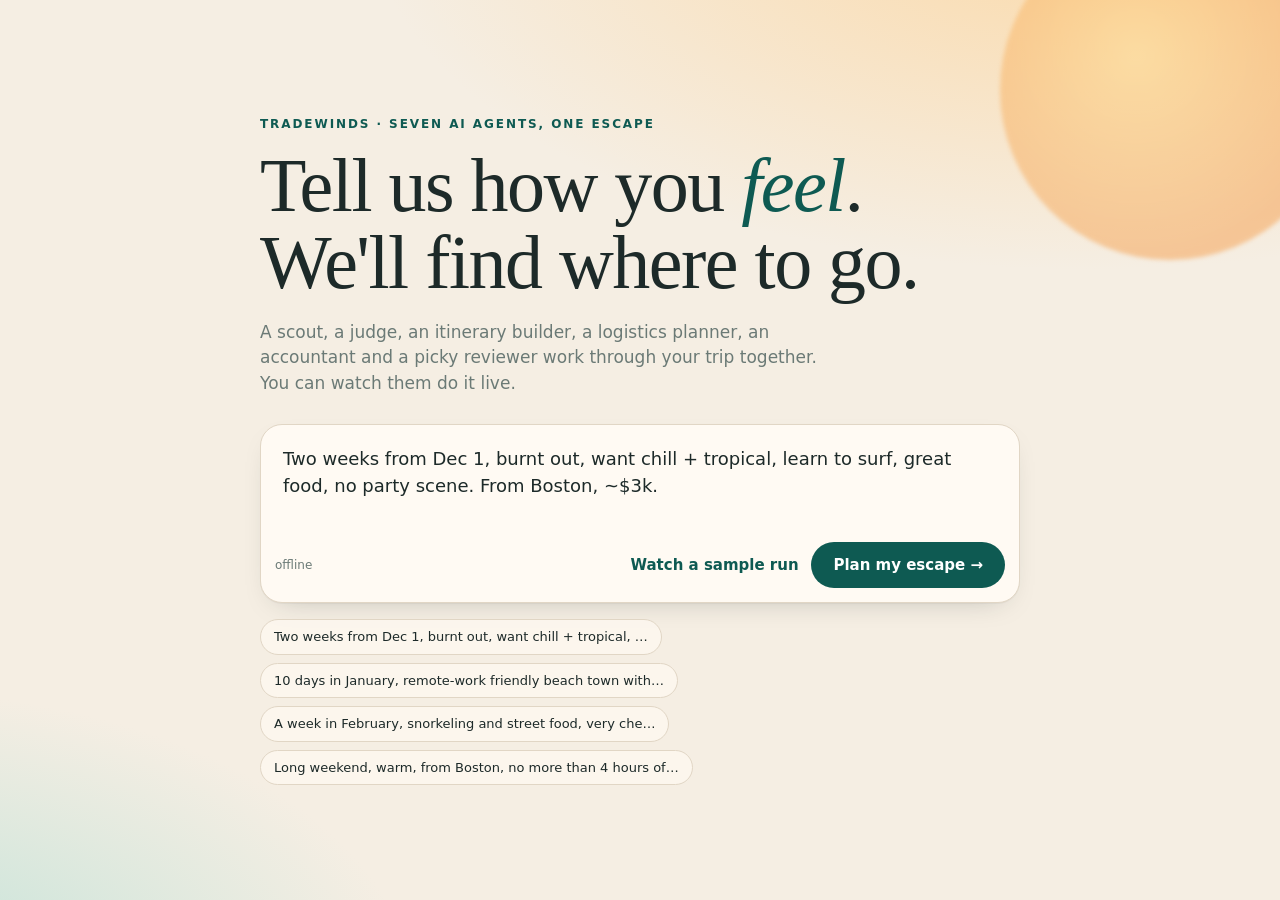
==== frontend/index.html @ b6fb0726 "chore: initial commit of Tradewinds multi-agent trip planner Seven-agent pipeline on the raw Anthrop" ====
<!DOCTYPE html>
<html lang="en">
<head>
<meta charset="utf-8" />
<meta name="viewport" content="width=device-width, initial-scale=1" />
<title>Tradewinds · a crew of AI agents plans your escape</title>
<link rel="stylesheet" href="/static/vendor/leaflet.css" />
<style>
@font-face { font-family: "Fraunces"; src: url(/static/vendor/fraunces-latin-opsz-normal.woff2) format("woff2"); font-weight: 100 900; }
@font-face { font-family: "Fraunces"; font-style: italic; src: url(/static/vendor/fraunces-latin-opsz-italic.woff2) format("woff2"); font-weight: 100 900; }
@font-face { font-family: "Manrope"; src: url(/static/vendor/manrope-latin-wght-normal.woff2) format("woff2"); font-weight: 200 800; }

:root {
  --sand: #f5eee3; --sand-2: #ece2d3; --paper: #fffaf3; --ink: #1d2a29; --muted: #6b7a76;
  --lagoon: #0e5a52; --lagoon-2: #157a6e; --sea: #cfe6e0; --coral: #f0704f; --sun: #f2b84b;
  --line: #e1d6c5; --radius: 18px;
  --shadow: 0 1px 0 rgba(29,42,41,.04), 0 10px 30px -18px rgba(29,42,41,.35);
}
* { box-sizing: border-box; }
html, body { margin: 0; background: var(--sand); color: var(--ink); font: 15px/1.5 "Manrope", system-ui, sans-serif; }
button, textarea { font: inherit; color: inherit; }
.serif { font-family: "Fraunces", Georgia, serif; font-optical-sizing: auto; }

/* ---------- hero ---------- */
.hero { min-height: 100vh; display: grid; place-items: center; padding: 48px 20px; position: relative; overflow: hidden;
  background:
    radial-gradient(1200px 600px at 85% -10%, #fbd9a8 0%, transparent 60%),
    radial-gradient(900px 500px at -10% 110%, #bfe2d8 0%, transparent 60%), var(--sand); }
.hero .sun { position: absolute; width: 340px; height: 340px; border-radius: 50%; right: -60px; top: -80px;
  background: radial-gradient(circle at 40% 40%, #ffd88a, #f5a65b 70%); opacity: .55; filter: blur(2px); }
.hero-inner { width: min(760px, 100%); position: relative; }
.eyebrow { text-transform: uppercase; letter-spacing: .16em; font-size: 12px; font-weight: 700; color: var(--lagoon); }
h1 { font-family: "Fraunces", serif; font-weight: 400; font-size: clamp(40px, 6.4vw, 76px); line-height: 1.02;
  letter-spacing: -.02em; margin: 14px 0 18px; }
h1 em { font-style: italic; color: var(--lagoon); }
.lede { color: var(--muted); font-size: 17px; max-width: 560px; margin: 0 0 28px; }
.composer { background: var(--paper); border: 1px solid var(--line); border-radius: 22px; padding: 14px; box-shadow: var(--shadow); }
.composer textarea { width: 100%; border: 0; outline: 0; resize: none; background: transparent; font-size: 18px; min-height: 96px; padding: 6px 8px; }
.composer-row { display: flex; gap: 10px; align-items: center; justify-content: space-between; flex-wrap: wrap; }
.chips { display: flex; gap: 8px; flex-wrap: wrap; margin-top: 16px; }
.chip { border: 1px solid var(--line); background: rgba(255,250,243,.7); border-radius: 999px; padding: 7px 13px; cursor: pointer; font-size: 13px; transition: .15s; }
.chip:hover { border-color: var(--lagoon); color: var(--lagoon); }
.btn { border: 0; border-radius: 999px; padding: 12px 22px; font-weight: 700; cursor: pointer; transition: .15s; }
.btn-primary { background: var(--lagoon); color: #fff; }
.btn-primary:hover { background: var(--lagoon-2); transform: translateY(-1px); }
.btn-ghost { background: transparent; color: var(--lagoon); padding: 12px 8px; }
.mode { font-size: 12px; color: var(--muted); display: flex; align-items: center; gap: 6px; }
.dot { width: 8px; height: 8px; border-radius: 50%; background: var(--sun); display: inline-block; }
.dot.live { background: #2bb673; }

/* ---------- app shell ---------- */
.app { display: none; }
.app.on { display: block; }
.topbar { position: sticky; top: 0; z-index: 1000; background: rgba(245,238,227,.86); backdrop-filter: blur(10px);
  border-bottom: 1px solid var(--line); padding: 12px 24px; display: flex; gap: 16px; align-items: center; }
.brand { font-family: "Fraunces", serif; font-size: 22px; }
.brand b { color: var(--lagoon); font-weight: 500; }
.topbar .prompt { flex: 1; color: var(--muted); white-space: nowrap; overflow: hidden; text-overflow: ellipsis; font-style: italic; font-family: "Fraunces", serif; }
.layout { display: grid; grid-template-columns: 360px 1fr; gap: 28px; padding: 24px; max-width: 1440px; margin: 0 auto; }
@media (max-width: 980px) { .layout { grid-template-columns: 1fr; } .crew-col { position: static !important; max-height: none !important; } }

/* ---------- crew column ---------- */
.crew-col { position: sticky; top: 76px; align-self: start; max-height: calc(100vh - 100px); display: flex; flex-direction: column; gap: 14px; }
.panel { background: var(--paper); border: 1px solid var(--line); border-radius: var(--radius); box-shadow: var(--shadow); }
.panel h3 { margin: 0; padding: 14px 16px 6px; font-size: 12px; letter-spacing: .14em; text-transform: uppercase; color: var(--muted); }
.roster { padding: 4px 8px 10px; }
.member { display: grid; grid-template-columns: 34px 1fr auto; gap: 10px; align-items: center; padding: 7px 8px; border-radius: 12px; transition: .2s; }
.member .av { width: 34px; height: 34px; border-radius: 50%; display: grid; place-items: center; font-size: 16px; background: var(--sand-2); position: relative; }
.member .nm { font-weight: 700; font-size: 14px; }
.member .st { font-size: 12px; color: var(--muted); }
.member .tm { font-size: 12px; color: var(--muted); font-variant-numeric: tabular-nums; }
.member.working { background: #eef6f3; }
.member.working .av::after { content: ""; position: absolute; inset: -3px; border-radius: 50%; border: 2px solid var(--lagoon); border-right-color: transparent; animation: spin 1s linear infinite; }
.member.done .av { background: var(--sea); }
.member.bounced .av { background: #fde3da; }
@keyframes spin { to { transform: rotate(360deg); } }
.feed { overflow-y: auto; padding: 4px 12px 14px; flex: 1; min-height: 160px; scroll-behavior: smooth; }
.ev { font-size: 13px; padding: 6px 4px; border-bottom: 1px dashed var(--line); animation: rise .35s ease; }
.ev:last-child { border-bottom: 0; }
.ev .who { font-weight: 700; color: var(--lagoon); margin-right: 4px; }
.ev.thought { color: #3b4a47; font-style: italic; font-family: "Fraunces", serif; font-size: 14px; }
.ev .tool { display: inline-flex; gap: 6px; align-items: center; background: var(--sand-2); border-radius: 8px; padding: 2px 8px; font-family: ui-monospace, SFMono-Regular, Menlo, monospace; font-size: 12px; }
.ev .res { display: block; color: var(--muted); font-size: 12px; margin-top: 3px; padding-left: 10px; border-left: 2px solid var(--sea); }
.ev.revision { background: #fff1ea; border: 1px solid #f7c9b7; border-radius: 10px; padding: 8px 10px; margin: 6px 0; }
.ev.revision b { color: var(--coral); }
@keyframes rise { from { opacity: 0; transform: translateY(6px); } to { opacity: 1; transform: none; } }
.usage { font-size: 12px; color: var(--muted); padding: 0 16px 12px; }

/* ---------- results ---------- */
.results { display: flex; flex-direction: column; gap: 24px; min-width: 0; }
.section { animation: rise .5s ease; }
.section-title { display: flex; align-items: baseline; gap: 12px; margin: 0 0 12px; }
.section-title h2 { font-family: "Fraunces", serif; font-weight: 400; font-size: 26px; margin: 0; letter-spacing: -.01em; }
.section-title span { font-size: 12px; color: var(--muted); letter-spacing: .1em; text-transform: uppercase; }
.placeholder { border: 1.5px dashed var(--line); border-radius: var(--radius); padding: 60px 24px; text-align: center; color: var(--muted); font-family: "Fraunces", serif; font-style: italic; font-size: 20px; }
.brief { padding: 18px 20px; display: grid; grid-template-columns: repeat(4, auto) 1fr; gap: 10px 32px; align-items: start; }
.brief .k { font-size: 11px; letter-spacing: .12em; text-transform: uppercase; color: var(--muted); }
.brief .v { font-weight: 700; font-size: 16px; }
.brief .tags { grid-column: 1 / -1; display: flex; flex-wrap: wrap; gap: 6px; }
.tag { background: var(--sea); color: var(--lagoon); border-radius: 999px; padding: 3px 10px; font-size: 12px; font-weight: 700; }
.tag.avoid { background: #fde3da; color: #b2492d; text-decoration: line-through; }
@media (max-width: 720px) { .brief { grid-template-columns: 1fr 1fr; } }

.options { display: grid; grid-template-columns: repeat(auto-fit, minmax(230px, 1fr)); gap: 14px; }
.opt { padding: 16px 16px 14px; position: relative; transition: .4s; }
.opt h4 { font-family: "Fraunces", serif; font-weight: 500; font-size: 21px; margin: 0; }
.opt .ctry { color: var(--muted); font-size: 13px; margin-bottom: 8px; }
.opt p { margin: 6px 0; font-size: 13.5px; }
.opt .wx { font-size: 13px; background: var(--sand); border-radius: 10px; padding: 8px 10px; margin-top: 8px; }
.opt .meta { font-size: 12px; color: var(--muted); margin-top: 8px; }
.opt.dim { opacity: .55; filter: saturate(.6); }
.opt.picked { border-color: var(--lagoon); box-shadow: 0 0 0 2px var(--lagoon), var(--shadow); }
.ribbon { position: absolute; top: 12px; right: 12px; background: var(--lagoon); color: #fff; font-size: 11px; font-weight: 800; letter-spacing: .1em; text-transform: uppercase; padding: 4px 9px; border-radius: 999px; }
.score { margin-top: 10px; display: grid; gap: 4px; }
.bar { display: grid; grid-template-columns: 66px 1fr 22px; gap: 8px; align-items: center; font-size: 11px; color: var(--muted); }
.bar i { display: block; height: 6px; border-radius: 6px; background: var(--sea); overflow: hidden; }
.bar i b { display: block; height: 100%; background: var(--lagoon); width: 0; transition: width .8s ease; }
.verdict { margin-top: 12px; font-family: "Fraunces", serif; font-style: italic; font-size: 16px; color: #33433f; }

.trip-head { padding: 26px 26px 20px; background: linear-gradient(135deg, var(--lagoon), #13756a 60%, #2e8f79); color: #fff; border: 0; position: relative; overflow: hidden; }
.trip-head::after { content: ""; position: absolute; right: -40px; bottom: -80px; width: 260px; height: 260px; border-radius: 50%; background: radial-gradient(circle, rgba(242,184,75,.55), transparent 70%); }
.trip-head .eyebrow { color: #bfe9de; }
.trip-head h2 { font-family: "Fraunces", serif; font-weight: 400; font-size: clamp(26px, 3.4vw, 40px); line-height: 1.1; margin: 8px 0 14px; max-width: 820px; }
.hl { display: flex; flex-wrap: wrap; gap: 8px; position: relative; z-index: 1; }
.hl span { background: rgba(255,255,255,.14); border: 1px solid rgba(255,255,255,.22); border-radius: 999px; padding: 5px 12px; font-size: 13px; }
.trip-grid { display: grid; grid-template-columns: minmax(0, 1.05fr) minmax(0, 1fr); gap: 18px; margin-top: 18px; }
@media (max-width: 1200px) { .trip-grid { grid-template-columns: 1fr; } .map-wrap { position: relative !important; top: 0 !important; } }
.map-wrap { position: sticky; top: 92px; align-self: start; }
#map { height: 560px; border-radius: var(--radius); border: 1px solid var(--line); box-shadow: var(--shadow); }
.leaflet-container { background: #b9dcd5; font: inherit; }
.pin { width: 34px; height: 34px; border-radius: 50% 50% 50% 0; transform: rotate(-45deg); background: var(--coral); border: 3px solid #fff; box-shadow: 0 6px 14px rgba(0,0,0,.25); display: grid; place-items: center; }
.pin span { transform: rotate(45deg); color: #fff; font-weight: 800; font-size: 13px; }
.leaflet-popup-content { margin: 12px 14px; font-size: 13px; }
.leaflet-popup-content b { font-family: "Fraunces", serif; font-size: 16px; font-weight: 500; }

.days { display: flex; flex-direction: column; gap: 10px; }
.base-h { display: flex; align-items: center; gap: 10px; margin: 8px 0 2px; font-family: "Fraunces", serif; font-size: 19px; }
.base-h .n { width: 26px; height: 26px; border-radius: 50%; background: var(--coral); color: #fff; font: 800 12px "Manrope"; display: grid; place-items: center; }
.base-h small { font: 12px "Manrope"; color: var(--muted); }
.day { padding: 14px 16px; cursor: pointer; transition: .2s; display: grid; grid-template-columns: 56px 1fr; gap: 14px; position: relative; }
.day:hover { transform: translateX(3px); border-color: var(--lagoon); }
.day.active { border-color: var(--lagoon); box-shadow: 0 0 0 2px var(--lagoon), var(--shadow); }
.day .num { text-align: center; }
.day .num b { display: block; font-family: "Fraunces", serif; font-size: 30px; font-weight: 400; line-height: 1; }
.day .num small { display: block; margin-top: 4px; line-height: 1.35; font-size: 11px; color: var(--muted); text-transform: uppercase; letter-spacing: .06em; }
.day h5 { margin: 0 0 6px; font-size: 16px; display: flex; align-items: center; gap: 8px; }
.pace { font-size: 10px; font-weight: 800; letter-spacing: .08em; text-transform: uppercase; padding: 2px 7px; border-radius: 999px; }
.pace.slow { background: var(--sea); color: var(--lagoon); }
.pace.easy { background: #fbecc7; color: #8a6514; }
.pace.active { background: #fde3da; color: #b2492d; }
.slots { display: grid; gap: 3px; font-size: 13.5px; color: #34433f; }
.slots div { display: grid; grid-template-columns: 22px 1fr; }
.revised { position: absolute; top: 12px; right: 12px; background: var(--coral); color: #fff; font-size: 10px; font-weight: 800; letter-spacing: .08em; text-transform: uppercase; padding: 3px 8px; border-radius: 999px; animation: rise .4s; }

.two { display: grid; grid-template-columns: 1fr 1fr; gap: 18px; }
@media (max-width: 900px) { .two { grid-template-columns: 1fr; } }
.card-pad { padding: 18px 20px; }
.row { display: flex; justify-content: space-between; gap: 12px; padding: 8px 0; border-bottom: 1px dashed var(--line); font-size: 14px; }
.row:last-child { border-bottom: 0; }
.row .muted { color: var(--muted); font-size: 12.5px; }
.stack { display: flex; height: 16px; border-radius: 10px; overflow: hidden; margin: 6px 0 14px; }
.stack i { display: block; height: 100%; transition: flex-grow .8s; }
.legend { display: grid; gap: 6px; }
.legend div { display: grid; grid-template-columns: 12px 1fr auto; gap: 10px; align-items: center; font-size: 14px; }
.legend s { width: 12px; height: 12px; border-radius: 4px; display: block; }
.total { display: flex; align-items: baseline; justify-content: space-between; margin-top: 12px; }
.total b { font-family: "Fraunces", serif; font-size: 34px; font-weight: 400; }
.ok { color: #1d8f5a; font-weight: 800; font-size: 13px; }
.over { color: var(--coral); font-weight: 800; font-size: 13px; }
.pack { display: flex; flex-wrap: wrap; gap: 6px; margin-top: 10px; }
.pack span { background: var(--sand); border: 1px solid var(--line); border-radius: 999px; padding: 3px 10px; font-size: 12.5px; }
.stamp { display: flex; gap: 18px; align-items: center; padding: 18px 22px; }
.stamp .seal { width: 64px; height: 64px; flex: none; border-radius: 50%; border: 3px solid #1d8f5a; color: #1d8f5a; display: grid; place-items: center; font-size: 28px; transform: rotate(-8deg); }
.stamp p { margin: 2px 0 0; color: #34433f; }
.footer-note { text-align: center; color: var(--muted); font-size: 12px; padding: 10px 0 30px; }
.err { background: #fde3da; color: #8a2e17; border-radius: 12px; padding: 12px 14px; }
</style>
</head>
<body>

<!-- ======================= HERO ======================= -->
<section class="hero" id="hero">
  <div class="sun"></div>
  <div class="hero-inner">
    <div class="eyebrow">Tradewinds · seven AI agents, one escape</div>
    <h1>Tell us how you <em>feel</em>.<br/>We'll find where to go.</h1>
    <p class="lede">A scout, a judge, an itinerary builder, a logistics planner, an accountant and a picky reviewer work through your trip together. You can watch them do it live.</p>
    <div class="composer">
      <textarea id="prompt" rows="3" placeholder="Two weeks from Dec 1, burnt out, want somewhere warm and slow…"></textarea>
      <div class="composer-row">
        <div class="mode" id="mode"><span class="dot"></span> checking…</div>
        <div>
          <button class="btn btn-ghost" id="demoBtn">Watch a sample run</button>
          <button class="btn btn-primary" id="goBtn">Plan my escape →</button>
        </div>
      </div>
    </div>
    <div class="chips" id="chips"></div>
  </div>
</section>

<!-- ======================= APP ======================= -->
<div class="app" id="app">
  <header class="topbar">
    <div class="brand">Trade<b>winds</b></div>
    <div class="prompt" id="topPrompt"></div>
    <button class="btn btn-ghost" id="newBtn">New trip</button>
  </header>
  <div class="layout">
    <aside class="crew-col">
      <div class="panel"><h3>The crew</h3><div class="roster" id="roster"></div></div>
      <div class="panel" style="display:flex;flex-direction:column;min-height:0;flex:1">
        <h3>Live activity</h3>
        <div class="feed" id="feed"></div>
        <div class="usage" id="usage"></div>
      </div>
    </aside>
    <main class="results" id="results"></main>
  </div>
</div>

<script src="/static/vendor/leaflet.js"></script>
<script>
const $ = (s, el = document) => el.querySelector(s);
const esc = s => String(s ?? "").replace(/[&<>"']/g, c => ({"&":"&amp;","<":"&lt;",">":"&gt;",'"':"&quot;","'":"&#39;"}[c]));
const AGENTS = {
  brief:     { icon: "📝", label: "Trip Brief",        idle: "Reads your mood" },
  scout:     { icon: "🧭", label: "Destination Scout", idle: "Finds candidate places" },
  judge:     { icon: "⚖️", label: "Vibe Judge",        idle: "Scores and picks one" },
  itinerary: { icon: "🗺️", label: "Itinerary Builder", idle: "Plans each day" },
  logistics: { icon: "✈️", label: "Logistics",         idle: "Flights and stays" },
  budget:    { icon: "💵", label: "Budget",            idle: "Keeps you honest" },
  reviewer:  { icon: "🔍", label: "Reviewer",          idle: "Checks the plan" },
};
const EXAMPLES = [
  "Two weeks from Dec 1, burnt out, want chill + tropical, learn to surf, great food, no party scene. From Boston, ~$3k.",
  "10 days in January, remote-work friendly beach town with fast wifi, from NYC, $2,500.",
  "A week in February, snorkeling and street food, very cheap, from SF.",
  "Long weekend, warm, from Boston, no more than 4 hours of flying.",
];
const PALETTE = ["#0e5a52", "#2e8f79", "#f2b84b", "#f0704f", "#9cc9bd", "#d9c4a3", "#7a8c87"];
let es = null, map = null, markers = {}, startTimes = {}, lastItin = null, liveMode = false;

// --------------------------------------------------------- hero
EXAMPLES.forEach(t => {
  const b = document.createElement("button");
  b.className = "chip"; b.textContent = t.length > 58 ? t.slice(0, 56) + "…" : t;
  b.onclick = () => { $("#prompt").value = t; $("#prompt").focus(); };
  $("#chips").appendChild(b);
});
$("#prompt").value = EXAMPLES[0];
fetch("/api/health").then(r => r.json()).then(h => {
  liveMode = h.live;
  $("#mode").innerHTML = h.live ? '<span class="dot live"></span> Live agents' : '<span class="dot"></span> Demo mode (sample run)';
}).catch(() => { $("#mode").textContent = "offline"; });
$("#goBtn").onclick = () => start($("#prompt").value.trim(), !liveMode);
$("#demoBtn").onclick = () => start(EXAMPLES[0], true);
$("#newBtn").onclick = () => { es && es.close(); $("#app").classList.remove("on"); $("#hero").style.display = ""; };

// --------------------------------------------------------- run
function start(prompt, demo) {
  if (!prompt) return;
  es && es.close();
  $("#hero").style.display = "none"; $("#app").classList.add("on");
  $("#topPrompt").textContent = "“" + prompt + "”";
  $("#feed").innerHTML = ""; $("#usage").textContent = ""; lastItin = null; startTimes = {};
  $("#results").innerHTML = '<div class="placeholder" id="ph">The crew is getting to work…</div>';
  if (map) { map.remove(); map = null; }
  renderRoster(Object.keys(AGENTS));
  window.scrollTo(0, 0);
  const qs = new URLSearchParams({ prompt }); if (demo) qs.set("demo", "1");
  es = new EventSource("/api/plan?" + qs);
  es.onmessage = m => handle(JSON.parse(m.data));
  es.onerror = () => { es.close(); };
}

function handle(ev) {
  const a = ev.agent;
  switch (ev.type) {
    case "run_start": renderRoster(ev.agents.map(x => x.name)); break;
    case "agent_start":
      startTimes[a] = performance.now();
      setMember(a, "working", "Working…");
      feed(`<span class="who">${AGENTS[a].icon} ${AGENTS[a].label}</span> started`);
      break;
    case "thought": feed(`<span class="who">${AGENTS[a].icon}</span>${esc(ev.text)}`, "thought"); break;
    case "tool_call": {
      const arg = Object.values(ev.input).slice(0, 2).map(v => typeof v === "number" ? v.toFixed(2) : v).join(", ");
      feed(`<span class="who">${AGENTS[a].icon}</span><span class="tool">⚙ ${esc(ev.tool)}(${esc(arg)})</span>`, "", `${a}-${ev.tool}`);
      break; }
    case "tool_result": attachResult(a, ev.tool, ev.result); break;
    case "agent_done":
      setMember(a, "done", "Done", ev.seconds);
      onOutput(a, ev.output);
      break;
    case "revision":
      setMember("reviewer", "bounced", `Sent back (round ${ev.round})`);
      feed(`<b>↺ Reviewer sent it back</b><br>${ev.issues.map(esc).join("<br>")}`, "revision");
      break;
    case "final":
      onFinal(ev);
      es.close();
      break;
    case "error": case "agent_error":
      feed(`<div class="err">⚠ ${esc(ev.message)}</div>`); es.close(); break;
  }
}

// --------------------------------------------------------- crew panel
function renderRoster(names) {
  $("#roster").innerHTML = names.map(n => `
    <div class="member" id="m-${n}">
      <div class="av">${AGENTS[n].icon}</div>
      <div><div class="nm">${AGENTS[n].label}</div><div class="st">${AGENTS[n].idle}</div></div>
      <div class="tm"></div>
    </div>`).join("");
}
function setMember(n, cls, status, secs) {
  const el = $("#m-" + n); if (!el) return;
  el.className = "member " + cls;
  $(".st", el).textContent = status;
  if (secs != null) $(".tm", el).textContent = secs + "s";
}
function feed(html, cls = "", key) {
  const d = document.createElement("div");
  d.className = "ev " + cls; d.innerHTML = html; if (key) d.dataset.key = key;
  $("#feed").appendChild(d); $("#feed").scrollTop = 1e9;
}
function attachResult(agent, tool, r) {
  const els = [...document.querySelectorAll(`.ev[data-key="${agent}-${tool}"]`)].filter(e => !e.dataset.done);
  const el = els[0]; if (!el) return;
  el.dataset.done = 1;
  let s;
  if (r.error) s = "⚠ " + r.error;
  else if (tool === "geocode") s = r.matches.slice(0, 1).map(m => `${m.name}, ${m.country} · ${m.lat}, ${m.lon}`).join("");
  else if (tool === "climate_for_window") s = `☀ ${r.avg_high_c}° / ${r.avg_low_c}° · ${r.rainy_days} of ${r.total_days} days rainy · ${r.avg_sunshine_hours}h sun`;
  else if (tool === "ocean_conditions") s = `🌊 ~${r.avg_max_wave_m} m waves @ ${r.avg_period_s}s`;
  else s = JSON.stringify(r).slice(0, 120);
  el.insertAdjacentHTML("beforeend", `<span class="res">${esc(s)}</span>`);
}

// --------------------------------------------------------- results
function section(id, title, sub, html) {
  $("#ph")?.remove();
  let s = $("#s-" + id);
  if (!s) { s = document.createElement("section"); s.className = "section"; s.id = "s-" + id; $("#results").appendChild(s); }
  s.innerHTML = (title ? `<div class="section-title"><h2>${title}</h2><span>${sub || ""}</span></div>` : "") + html;
  return s;
}
const fmtDate = d => new Date(d + "T12:00:00").toLocaleDateString("en-US", { weekday: "short", month: "short", day: "numeric" });
const dow = d => new Date(d + "T12:00:00").toLocaleDateString("en-US", { weekday: "short" });
const md = d => new Date(d + "T12:00:00").toLocaleDateString("en-US", { month: "short", day: "numeric" });
const money = n => "$" + Number(n).toLocaleString();

function onOutput(agent, o) {
  if (agent === "brief") {
    section("brief", "The brief", "what we heard", `<div class="panel brief">
      <div><div class="k">When</div><div class="v">${fmtDate(o.start_date)} – ${fmtDate(o.end_date)}</div></div>
      <div><div class="k">Nights</div><div class="v">${o.nights}</div></div>
      <div><div class="k">From</div><div class="v">${esc(o.origin)}</div></div>
      <div><div class="k">Budget</div><div class="v">${money(o.budget_usd)}</div></div>
      <div><div class="k">Style</div><div class="v" style="font-weight:500;font-size:14px">${esc(o.travel_style)}</div></div>
      <div class="tags">${o.vibe.map(v => `<span class="tag">${esc(v)}</span>`).join("")}${o.must_haves.map(v => `<span class="tag" style="background:#fbecc7;color:#8a6514">★ ${esc(v)}</span>`).join("")}${o.avoid.map(v => `<span class="tag avoid">${esc(v)}</span>`).join("")}</div>
    </div>`);
  }
  if (agent === "scout") {
    section("options", "Where you could go", `${o.options.length} options scouted`,
      `<div class="options">${o.options.map((x, i) => `
        <div class="panel opt" data-name="${esc(x.name)}">
          <h4>${esc(x.name)}</h4><div class="ctry">${esc(x.country)} · ✈ ~${x.est_flight_hours}h</div>
          <p>${esc(x.why)}</p>
          <div class="wx">☀ ${esc(x.weather_summary)}</div>
          <div class="meta">Tradeoff: ${esc(x.tradeoffs)}</div>
          <div class="score"></div>
        </div>`).join("")}</div><div class="verdict" id="verdict"></div>`);
  }
  if (agent === "judge") {
    document.querySelectorAll(".opt").forEach(card => {
      const sc = o.scores.find(s => s.name.toLowerCase() === card.dataset.name.toLowerCase());
      const picked = card.dataset.name.toLowerCase() === o.pick.toLowerCase();
      card.classList.add(picked ? "picked" : "dim");
      if (picked) card.insertAdjacentHTML("afterbegin", `<div class="ribbon">The pick</div>`);
      if (sc) {
        $(".score", card).innerHTML = [["vibe", sc.vibe_fit], ["weather", sc.weather], ["budget", sc.budget_fit], ["ease", sc.ease]]
          .map(([k, v]) => `<div class="bar">${k}<i><b data-w="${v * 10}"></b></i>${v}</div>`).join("") +
          `<div class="bar" style="color:var(--ink);font-weight:800">total<span></span>${sc.total}</div>`;
      }
    });
    requestAnimationFrame(() => document.querySelectorAll(".bar b").forEach(b => b.style.width = b.dataset.w + "%"));
    $("#verdict").textContent = "⚖ " + o.reasoning;
    setTimeout(() => $("#s-options").scrollIntoView({ behavior: "smooth", block: "start" }), 50);
  }
  if (agent === "itinerary") renderItinerary(o);
  if (agent === "logistics") { window._log = o; renderLogistics(); }
  if (agent === "budget") renderBudget(o);
}

function renderItinerary(it) {
  const prev = lastItin; lastItin = it;
  const changed = new Set();
  if (prev) it.days.forEach((d, i) => { if (JSON.stringify(d) !== JSON.stringify(prev.days[i])) changed.add(d.day); });

  // group consecutive days by base
  const groups = [];
  it.days.forEach(d => { const g = groups[groups.length - 1]; if (g && g.base === d.base) g.days.push(d); else groups.push({ base: d.base, lat: d.lat, lon: d.lon, days: [d] }); });

  const s = section("trip", "", "", `
    <div class="panel trip-head">
      <div class="eyebrow">Your escape · ${it.days.length} days · ${groups.length} bases</div>
      <h2>${esc(it.headline)}</h2>
      <div class="hl">${it.highlights.map(h => `<span>✦ ${esc(h)}</span>`).join("")}</div>
    </div>
    <div class="trip-grid">
      <div class="days">${groups.map((g, gi) => `
        <div class="base-h"><span class="n">${gi + 1}</span>${esc(g.base)} <small>${g.days.length} day${g.days.length > 1 ? "s" : ""}</small></div>
        ${g.days.map(d => `
          <div class="panel day" data-day="${d.day}" data-base="${esc(d.base)}">
            ${changed.has(d.day) ? '<div class="revised">Revised</div>' : ""}
            <div class="num"><b>${d.day}</b><small>${dow(d.date)}<br>${md(d.date)}</small></div>
            <div>
              <h5>${esc(d.title)} <span class="pace ${esc(d.pace)}">${esc(d.pace)}</span></h5>
              <div class="slots">
                <div><span>🌅</span><span>${esc(d.morning)}</span></div>
                <div><span>☀️</span><span>${esc(d.afternoon)}</span></div>
                <div><span>🌙</span><span>${esc(d.evening)}</span></div>
              </div>
            </div>
          </div>`).join("")}`).join("")}
      </div>
      <div class="map-wrap"><div id="map"></div></div>
    </div>`);

  // map
  if (map) map.remove();
  map = L.map("map", { scrollWheelZoom: false, zoomControl: true });
  L.tileLayer("https://{s}.basemaps.cartocdn.com/rastertiles/voyager/{z}/{x}/{y}{r}.png", {
    attribution: '&copy; OpenStreetMap contributors &copy; CARTO', subdomains: "abcd", maxZoom: 18 }).addTo(map);
  markers = {};
  const pts = groups.map(g => [g.lat, g.lon]);
  L.polyline(pts, { color: "#0e5a52", weight: 3, dashArray: "6 8", opacity: .85 }).addTo(map);
  groups.forEach((g, gi) => {
    const icon = L.divIcon({ className: "", html: `<div class="pin"><span>${gi + 1}</span></div>`, iconSize: [34, 34], iconAnchor: [17, 34], popupAnchor: [0, -30] });
    const range = g.days.length > 1 ? `Days ${g.days[0].day}–${g.days[g.days.length - 1].day}` : `Day ${g.days[0].day}`;
    markers[g.base] = L.marker([g.lat, g.lon], { icon }).addTo(map)
      .bindPopup(`<b>${esc(g.base)}</b><br>${range}<br><span style="color:#6b7a76">${g.days.map(d => esc(d.title)).join(" · ")}</span>`);
  });
  map.fitBounds(L.latLngBounds(pts).pad(0.45));
  setTimeout(() => map.invalidateSize(), 60);

  s.querySelectorAll(".day").forEach(card => card.onclick = () => {
    s.querySelectorAll(".day").forEach(c => c.classList.remove("active"));
    card.classList.add("active");
    const m = markers[card.dataset.base];
    if (m) { map.flyTo(m.getLatLng(), 11, { duration: .8 }); m.openPopup(); }
  });
  if (changed.size) setTimeout(() => s.querySelector(".revised")?.closest(".day").scrollIntoView({ behavior: "smooth", block: "center" }), 80);
  // keep logistics/budget below the trip
  ["logistics", "review"].forEach(id => { const el = $("#s-" + id); el && $("#results").appendChild(el); });
}

function renderLogistics(budget) {
  const o = window._log; if (!o) return;
  budget = budget || window._budget;
  const s = section("logistics", "Getting there &amp; paying for it", "logistics · budget", `
    <div class="two">
      <div class="panel card-pad">
        <div class="row"><div><b>✈ ${esc(o.flights.route)}</b><div class="muted">${esc(o.flights.notes)}</div></div><b>${money(o.flights.est_round_trip_usd)}</b></div>
        ${o.stays.map(st => `<div class="row"><div><b>🏡 ${esc(st.base)}</b> · ${st.nights} nights<div class="muted">${esc(st.kind)}</div></div><div>${money(st.est_per_night_usd)}<span class="muted">/night</span></div></div>`).join("")}
        <div class="row"><div><b>🚐 Getting around</b><div class="muted">${esc(o.getting_around)}</div></div></div>
        <div class="pack">${o.packing.map(p => `<span>${esc(p)}</span>`).join("")}</div>
      </div>
      <div class="panel card-pad" id="budgetCard">${budget ? budgetHTML(budget) : '<div class="muted" style="color:var(--muted)">Budget agent is adding it up…</div>'}</div>
    </div>`);
  const rev = $("#s-review"); rev && $("#results").appendChild(rev);
  if (budget) requestAnimationFrame(() => s.querySelectorAll(".stack i").forEach(i => i.style.flexGrow = i.dataset.g));
}
function budgetHTML(b) {
  return `<div class="stack">${b.lines.map((l, i) => `<i style="background:${PALETTE[i % PALETTE.length]};flex-grow:0" data-g="${l.usd}"></i>`).join("")}</div>
    <div class="legend">${b.lines.map((l, i) => `<div><s style="background:${PALETTE[i % PALETTE.length]}"></s>${esc(l.category)}<b>${money(l.usd)}</b></div>`).join("")}</div>
    <div class="total"><b>${money(b.total_usd)}</b><span class="${b.within_budget ? "ok" : "over"}">${b.within_budget ? "✓ Within budget" : "Over budget"}</span></div>
    <div style="color:var(--muted);font-size:13px;margin-top:4px">${esc(b.notes)}</div>`;
}
function renderBudget(b) { window._budget = b; renderLogistics(b); }

function onFinal(ev) {
  const r = ev.trip.review;
  section("review", "", "", `<div class="panel stamp">
    <div class="seal">${r.approved ? "✓" : "!"}</div>
    <div><b>${r.approved ? "Approved by the Reviewer" : "Shipped with open issues"}</b><p>${esc(r.summary)}</p></div>
  </div><div class="footer-note">Prices are agent estimates. Weather comes from Open-Meteo historical data for your dates. Built with the Anthropic API and seven tool-using agents.</div>`);
  if (ev.usage) $("#usage").textContent = `${(ev.usage.input_tokens + ev.usage.output_tokens).toLocaleString()} tokens across the crew`;
  feed(`<span class="who">✦</span> Trip ready. Bon voyage.`);
}
</script>
</body>
</html>
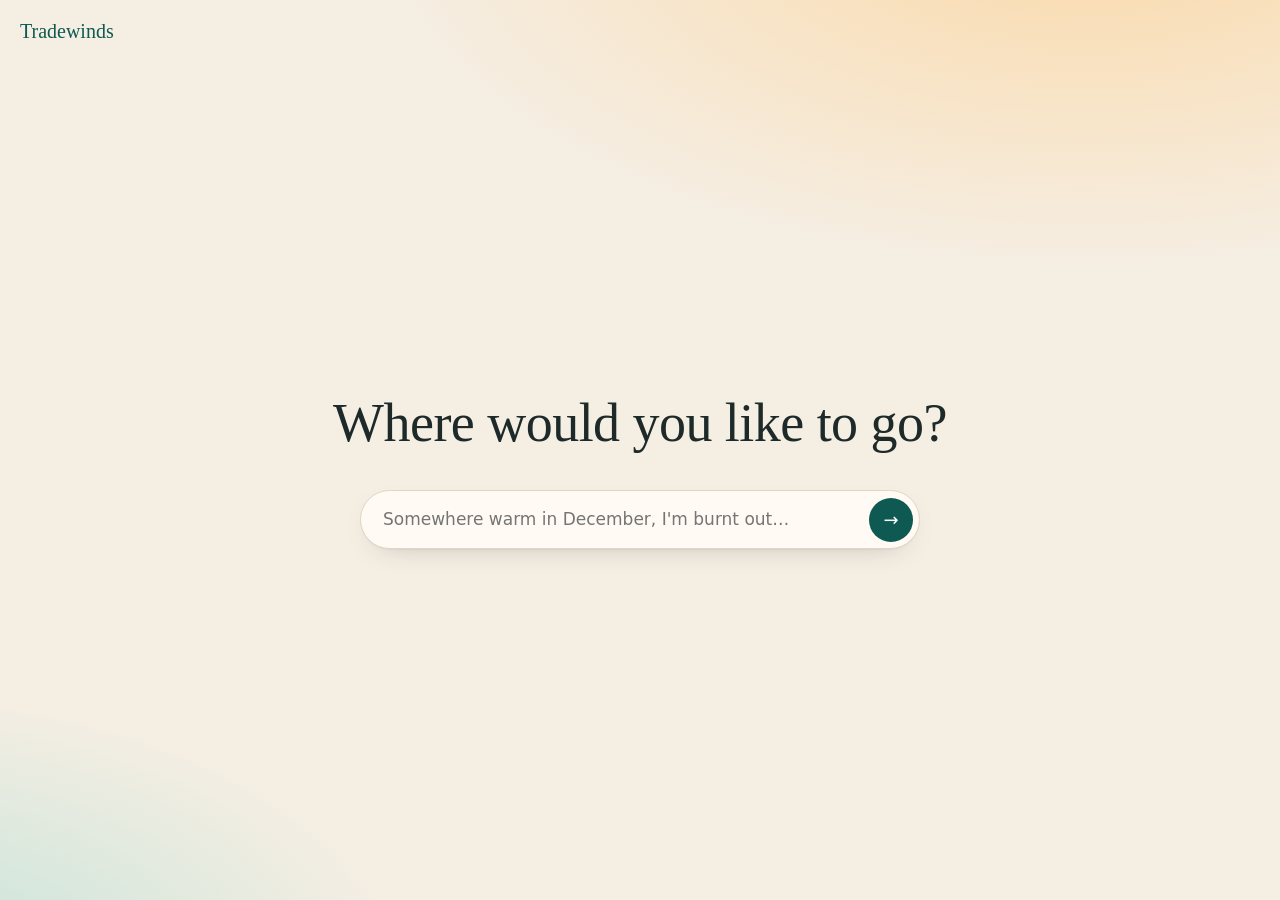
==== commit 35a484ac: "feat(ui): ask, follow-up chat, crew ring, option cards and planned trip Single-file vanilla JS rewri" ====
--- a/frontend/index.html
+++ b/frontend/index.html
@@ -3,7 +3,7 @@
 <head>
 <meta charset="utf-8" />
 <meta name="viewport" content="width=device-width, initial-scale=1" />
-<title>Tradewinds · a crew of AI agents plans your escape</title>
+<title>Tradewinds</title>
 <link rel="stylesheet" href="/static/vendor/leaflet.css" />
 <style>
 @font-face { font-family: "Fraunces"; src: url(/static/vendor/fraunces-latin-opsz-normal.woff2) format("woff2"); font-weight: 100 900; }
@@ -17,480 +17,469 @@
   --shadow: 0 1px 0 rgba(29,42,41,.04), 0 10px 30px -18px rgba(29,42,41,.35);
 }
 * { box-sizing: border-box; }
-html, body { margin: 0; background: var(--sand); color: var(--ink); font: 15px/1.5 "Manrope", system-ui, sans-serif; }
-button, textarea { font: inherit; color: inherit; }
-.serif { font-family: "Fraunces", Georgia, serif; font-optical-sizing: auto; }
-
-/* ---------- hero ---------- */
-.hero { min-height: 100vh; display: grid; place-items: center; padding: 48px 20px; position: relative; overflow: hidden;
-  background:
+html, body { margin: 0; color: var(--ink); font: 15px/1.5 "Manrope", system-ui, sans-serif; min-height: 100%; }
+body { background:
     radial-gradient(1200px 600px at 85% -10%, #fbd9a8 0%, transparent 60%),
-    radial-gradient(900px 500px at -10% 110%, #bfe2d8 0%, transparent 60%), var(--sand); }
-.hero .sun { position: absolute; width: 340px; height: 340px; border-radius: 50%; right: -60px; top: -80px;
-  background: radial-gradient(circle at 40% 40%, #ffd88a, #f5a65b 70%); opacity: .55; filter: blur(2px); }
-.hero-inner { width: min(760px, 100%); position: relative; }
-.eyebrow { text-transform: uppercase; letter-spacing: .16em; font-size: 12px; font-weight: 700; color: var(--lagoon); }
-h1 { font-family: "Fraunces", serif; font-weight: 400; font-size: clamp(40px, 6.4vw, 76px); line-height: 1.02;
-  letter-spacing: -.02em; margin: 14px 0 18px; }
-h1 em { font-style: italic; color: var(--lagoon); }
-.lede { color: var(--muted); font-size: 17px; max-width: 560px; margin: 0 0 28px; }
-.composer { background: var(--paper); border: 1px solid var(--line); border-radius: 22px; padding: 14px; box-shadow: var(--shadow); }
-.composer textarea { width: 100%; border: 0; outline: 0; resize: none; background: transparent; font-size: 18px; min-height: 96px; padding: 6px 8px; }
-.composer-row { display: flex; gap: 10px; align-items: center; justify-content: space-between; flex-wrap: wrap; }
-.chips { display: flex; gap: 8px; flex-wrap: wrap; margin-top: 16px; }
-.chip { border: 1px solid var(--line); background: rgba(255,250,243,.7); border-radius: 999px; padding: 7px 13px; cursor: pointer; font-size: 13px; transition: .15s; }
-.chip:hover { border-color: var(--lagoon); color: var(--lagoon); }
-.btn { border: 0; border-radius: 999px; padding: 12px 22px; font-weight: 700; cursor: pointer; transition: .15s; }
-.btn-primary { background: var(--lagoon); color: #fff; }
-.btn-primary:hover { background: var(--lagoon-2); transform: translateY(-1px); }
-.btn-ghost { background: transparent; color: var(--lagoon); padding: 12px 8px; }
-.mode { font-size: 12px; color: var(--muted); display: flex; align-items: center; gap: 6px; }
-.dot { width: 8px; height: 8px; border-radius: 50%; background: var(--sun); display: inline-block; }
-.dot.live { background: #2bb673; }
-
-/* ---------- app shell ---------- */
-.app { display: none; }
-.app.on { display: block; }
-.topbar { position: sticky; top: 0; z-index: 1000; background: rgba(245,238,227,.86); backdrop-filter: blur(10px);
-  border-bottom: 1px solid var(--line); padding: 12px 24px; display: flex; gap: 16px; align-items: center; }
-.brand { font-family: "Fraunces", serif; font-size: 22px; }
-.brand b { color: var(--lagoon); font-weight: 500; }
-.topbar .prompt { flex: 1; color: var(--muted); white-space: nowrap; overflow: hidden; text-overflow: ellipsis; font-style: italic; font-family: "Fraunces", serif; }
-.layout { display: grid; grid-template-columns: 360px 1fr; gap: 28px; padding: 24px; max-width: 1440px; margin: 0 auto; }
-@media (max-width: 980px) { .layout { grid-template-columns: 1fr; } .crew-col { position: static !important; max-height: none !important; } }
-
-/* ---------- crew column ---------- */
-.crew-col { position: sticky; top: 76px; align-self: start; max-height: calc(100vh - 100px); display: flex; flex-direction: column; gap: 14px; }
-.panel { background: var(--paper); border: 1px solid var(--line); border-radius: var(--radius); box-shadow: var(--shadow); }
-.panel h3 { margin: 0; padding: 14px 16px 6px; font-size: 12px; letter-spacing: .14em; text-transform: uppercase; color: var(--muted); }
-.roster { padding: 4px 8px 10px; }
-.member { display: grid; grid-template-columns: 34px 1fr auto; gap: 10px; align-items: center; padding: 7px 8px; border-radius: 12px; transition: .2s; }
-.member .av { width: 34px; height: 34px; border-radius: 50%; display: grid; place-items: center; font-size: 16px; background: var(--sand-2); position: relative; }
-.member .nm { font-weight: 700; font-size: 14px; }
-.member .st { font-size: 12px; color: var(--muted); }
-.member .tm { font-size: 12px; color: var(--muted); font-variant-numeric: tabular-nums; }
-.member.working { background: #eef6f3; }
-.member.working .av::after { content: ""; position: absolute; inset: -3px; border-radius: 50%; border: 2px solid var(--lagoon); border-right-color: transparent; animation: spin 1s linear infinite; }
-.member.done .av { background: var(--sea); }
-.member.bounced .av { background: #fde3da; }
-@keyframes spin { to { transform: rotate(360deg); } }
-.feed { overflow-y: auto; padding: 4px 12px 14px; flex: 1; min-height: 160px; scroll-behavior: smooth; }
-.ev { font-size: 13px; padding: 6px 4px; border-bottom: 1px dashed var(--line); animation: rise .35s ease; }
-.ev:last-child { border-bottom: 0; }
-.ev .who { font-weight: 700; color: var(--lagoon); margin-right: 4px; }
-.ev.thought { color: #3b4a47; font-style: italic; font-family: "Fraunces", serif; font-size: 14px; }
-.ev .tool { display: inline-flex; gap: 6px; align-items: center; background: var(--sand-2); border-radius: 8px; padding: 2px 8px; font-family: ui-monospace, SFMono-Regular, Menlo, monospace; font-size: 12px; }
-.ev .res { display: block; color: var(--muted); font-size: 12px; margin-top: 3px; padding-left: 10px; border-left: 2px solid var(--sea); }
-.ev.revision { background: #fff1ea; border: 1px solid #f7c9b7; border-radius: 10px; padding: 8px 10px; margin: 6px 0; }
-.ev.revision b { color: var(--coral); }
-@keyframes rise { from { opacity: 0; transform: translateY(6px); } to { opacity: 1; transform: none; } }
-.usage { font-size: 12px; color: var(--muted); padding: 0 16px 12px; }
+    radial-gradient(900px 500px at -10% 110%, #bfe2d8 0%, transparent 60%), var(--sand);
+  background-attachment: fixed; }
+button, input { font: inherit; color: inherit; }
+a { color: var(--lagoon); }
+.serif { font-family: "Fraunces", Georgia, serif; font-optical-sizing: auto; font-weight: 400; }
+.muted { color: var(--muted); }
+[hidden] { display: none !important; }
+
+/* ---------- top bar ---------- */
+.top { position: absolute; inset: 0 0 auto 0; display: flex; justify-content: space-between; align-items: center;
+  padding: 16px 20px; z-index: 5; pointer-events: none; }
+.top > * { pointer-events: auto; }
+.brand { font-family: "Fraunces", serif; font-size: 20px; color: var(--lagoon); text-decoration: none; }
+.link-btn { background: none; border: 0; color: var(--lagoon); font-weight: 700; cursor: pointer; padding: 6px 8px; }
+
+/* ---------- ask ---------- */
+.view { min-height: 100vh; padding: 80px 16px 48px; }
+.center { display: flex; flex-direction: column; align-items: center; justify-content: center; text-align: center; }
+.ask-title { font-size: clamp(32px, 6vw, 54px); margin: 0 0 26px; letter-spacing: -.01em; }
+.composer { background: var(--paper); border: 1px solid var(--line); border-radius: 999px; padding: 6px 6px 6px 22px;
+  width: min(560px, 100%); display: flex; align-items: center; gap: 8px; box-shadow: var(--shadow); }
+.composer input { flex: 1; border: 0; outline: 0; background: transparent; font-size: 17px; padding: 10px 0; min-width: 0; }
+.send { background: var(--lagoon); color: #fff; border: 0; border-radius: 999px; width: 44px; height: 44px; flex: none;
+  display: grid; place-items: center; font-size: 18px; cursor: pointer; }
+.send:disabled { opacity: .4; cursor: default; }
+
+/* ---------- chat ---------- */
+.chat-wrap { width: min(620px, 100%); margin: 0 auto; display: flex; flex-direction: column; min-height: calc(100vh - 128px); }
+.thread { flex: 1; display: flex; flex-direction: column; gap: 8px; padding-bottom: 18px; }
+.bubble { max-width: 84%; padding: 11px 15px; border-radius: 18px; white-space: pre-wrap; text-align: left; }
+.bubble.me { background: var(--lagoon); color: #fff; margin-left: auto; border-bottom-right-radius: 5px; }
+.bubble.them { background: var(--paper); border: 1px solid var(--line); border-bottom-left-radius: 5px; white-space: normal; }
+.bubble.them ul { margin: 6px 0 0; padding-left: 18px; }
+.bubble.typing { color: var(--muted); font-style: italic; }
+.bubble .retry { margin-top: 8px; }
+.chat-wrap .composer { position: sticky; bottom: 16px; }
+
+/* ---------- working: globe + crew ring ---------- */
+.working { position: fixed; inset: 0; z-index: 10; display: flex; flex-direction: column; align-items: center; justify-content: center;
+  padding: 16px; background: rgba(245,238,227,.94); backdrop-filter: blur(4px); text-align: center; }
+.ring { position: relative; width: min(340px, 82vw); aspect-ratio: 1; }
+.ring svg { position: absolute; inset: 0; width: 100%; height: 100%; transform: rotate(-90deg); }
+.ring .track { fill: none; stroke: var(--line); stroke-width: .8; stroke-dasharray: 1.6 2; }
+.ring .arc { fill: none; stroke: var(--lagoon); stroke-width: 1.1; stroke-linecap: round; transition: stroke-dasharray .6s ease; }
+.globe { position: absolute; left: 50%; top: 50%; width: 46%; aspect-ratio: 1; transform: translate(-50%, -50%); border-radius: 50%; overflow: hidden;
+  background: radial-gradient(circle at 35% 30%, #d9efe9 0%, #8cc7ba 45%, #2d7f73 100%);
+  box-shadow: inset -18px -14px 40px rgba(14,90,82,.45), 0 20px 40px -20px rgba(14,90,82,.6); }
+.globe::before { content: ""; position: absolute; inset: 0; border-radius: 50%;
+  background: repeating-linear-gradient(90deg, transparent 0 22px, rgba(255,250,243,.35) 22px 23px),
+    radial-gradient(ellipse 30px 18px at 20% 40%, #f2d7a6 60%, transparent 62%),
+    radial-gradient(ellipse 24px 30px at 65% 60%, #f2d7a6 60%, transparent 62%),
+    radial-gradient(ellipse 18px 12px at 85% 25%, #f2d7a6 60%, transparent 62%);
+  background-size: 300px 100%, 300px 100%, 300px 100%, 300px 100%; animation: spin 6s linear infinite; }
+@keyframes spin { from { background-position: 0 0, 0 0, 0 0, 0 0; } to { background-position: 300px 0, 300px 0, 300px 0, 300px 0; } }
+.node { position: absolute; width: 15%; aspect-ratio: 1; transform: translate(-50%, -50%); border-radius: 50%; background: var(--paper);
+  border: 1.5px solid var(--line); display: grid; place-items: center; font-size: clamp(14px, 4.4vw, 20px); transition: all .3s ease; }
+.node small { position: absolute; top: 104%; font-size: 11px; white-space: nowrap; color: var(--muted); }
+.node.now { border-color: var(--coral); box-shadow: 0 0 0 6px rgba(240,112,79,.16); }
+.node.done { border-color: var(--lagoon); background: #e6f3ef; }
+.node.done small { color: var(--lagoon); }
+.status { margin-top: 38px; color: var(--muted); font-style: italic; min-height: 1.5em; max-width: 420px; }
+@media (prefers-reduced-motion: reduce) { .globe::before { animation: none; } .ring .arc, .node { transition: none; } }
 
 /* ---------- results ---------- */
-.results { display: flex; flex-direction: column; gap: 24px; min-width: 0; }
-.section { animation: rise .5s ease; }
-.section-title { display: flex; align-items: baseline; gap: 12px; margin: 0 0 12px; }
-.section-title h2 { font-family: "Fraunces", serif; font-weight: 400; font-size: 26px; margin: 0; letter-spacing: -.01em; }
-.section-title span { font-size: 12px; color: var(--muted); letter-spacing: .1em; text-transform: uppercase; }
-.placeholder { border: 1.5px dashed var(--line); border-radius: var(--radius); padding: 60px 24px; text-align: center; color: var(--muted); font-family: "Fraunces", serif; font-style: italic; font-size: 20px; }
-.brief { padding: 18px 20px; display: grid; grid-template-columns: repeat(4, auto) 1fr; gap: 10px 32px; align-items: start; }
-.brief .k { font-size: 11px; letter-spacing: .12em; text-transform: uppercase; color: var(--muted); }
-.brief .v { font-weight: 700; font-size: 16px; }
-.brief .tags { grid-column: 1 / -1; display: flex; flex-wrap: wrap; gap: 6px; }
-.tag { background: var(--sea); color: var(--lagoon); border-radius: 999px; padding: 3px 10px; font-size: 12px; font-weight: 700; }
-.tag.avoid { background: #fde3da; color: #b2492d; text-decoration: line-through; }
-@media (max-width: 720px) { .brief { grid-template-columns: 1fr 1fr; } }
-
-.options { display: grid; grid-template-columns: repeat(auto-fit, minmax(230px, 1fr)); gap: 14px; }
-.opt { padding: 16px 16px 14px; position: relative; transition: .4s; }
-.opt h4 { font-family: "Fraunces", serif; font-weight: 500; font-size: 21px; margin: 0; }
-.opt .ctry { color: var(--muted); font-size: 13px; margin-bottom: 8px; }
-.opt p { margin: 6px 0; font-size: 13.5px; }
-.opt .wx { font-size: 13px; background: var(--sand); border-radius: 10px; padding: 8px 10px; margin-top: 8px; }
-.opt .meta { font-size: 12px; color: var(--muted); margin-top: 8px; }
-.opt.dim { opacity: .55; filter: saturate(.6); }
-.opt.picked { border-color: var(--lagoon); box-shadow: 0 0 0 2px var(--lagoon), var(--shadow); }
-.ribbon { position: absolute; top: 12px; right: 12px; background: var(--lagoon); color: #fff; font-size: 11px; font-weight: 800; letter-spacing: .1em; text-transform: uppercase; padding: 4px 9px; border-radius: 999px; }
-.score { margin-top: 10px; display: grid; gap: 4px; }
-.bar { display: grid; grid-template-columns: 66px 1fr 22px; gap: 8px; align-items: center; font-size: 11px; color: var(--muted); }
-.bar i { display: block; height: 6px; border-radius: 6px; background: var(--sea); overflow: hidden; }
-.bar i b { display: block; height: 100%; background: var(--lagoon); width: 0; transition: width .8s ease; }
-.verdict { margin-top: 12px; font-family: "Fraunces", serif; font-style: italic; font-size: 16px; color: #33433f; }
-
-.trip-head { padding: 26px 26px 20px; background: linear-gradient(135deg, var(--lagoon), #13756a 60%, #2e8f79); color: #fff; border: 0; position: relative; overflow: hidden; }
-.trip-head::after { content: ""; position: absolute; right: -40px; bottom: -80px; width: 260px; height: 260px; border-radius: 50%; background: radial-gradient(circle, rgba(242,184,75,.55), transparent 70%); }
-.trip-head .eyebrow { color: #bfe9de; }
-.trip-head h2 { font-family: "Fraunces", serif; font-weight: 400; font-size: clamp(26px, 3.4vw, 40px); line-height: 1.1; margin: 8px 0 14px; max-width: 820px; }
-.hl { display: flex; flex-wrap: wrap; gap: 8px; position: relative; z-index: 1; }
-.hl span { background: rgba(255,255,255,.14); border: 1px solid rgba(255,255,255,.22); border-radius: 999px; padding: 5px 12px; font-size: 13px; }
-.trip-grid { display: grid; grid-template-columns: minmax(0, 1.05fr) minmax(0, 1fr); gap: 18px; margin-top: 18px; }
-@media (max-width: 1200px) { .trip-grid { grid-template-columns: 1fr; } .map-wrap { position: relative !important; top: 0 !important; } }
-.map-wrap { position: sticky; top: 92px; align-self: start; }
-#map { height: 560px; border-radius: var(--radius); border: 1px solid var(--line); box-shadow: var(--shadow); }
-.leaflet-container { background: #b9dcd5; font: inherit; }
-.pin { width: 34px; height: 34px; border-radius: 50% 50% 50% 0; transform: rotate(-45deg); background: var(--coral); border: 3px solid #fff; box-shadow: 0 6px 14px rgba(0,0,0,.25); display: grid; place-items: center; }
-.pin span { transform: rotate(45deg); color: #fff; font-weight: 800; font-size: 13px; }
-.leaflet-popup-content { margin: 12px 14px; font-size: 13px; }
-.leaflet-popup-content b { font-family: "Fraunces", serif; font-size: 16px; font-weight: 500; }
-
-.days { display: flex; flex-direction: column; gap: 10px; }
-.base-h { display: flex; align-items: center; gap: 10px; margin: 8px 0 2px; font-family: "Fraunces", serif; font-size: 19px; }
-.base-h .n { width: 26px; height: 26px; border-radius: 50%; background: var(--coral); color: #fff; font: 800 12px "Manrope"; display: grid; place-items: center; }
-.base-h small { font: 12px "Manrope"; color: var(--muted); }
-.day { padding: 14px 16px; cursor: pointer; transition: .2s; display: grid; grid-template-columns: 56px 1fr; gap: 14px; position: relative; }
-.day:hover { transform: translateX(3px); border-color: var(--lagoon); }
-.day.active { border-color: var(--lagoon); box-shadow: 0 0 0 2px var(--lagoon), var(--shadow); }
-.day .num { text-align: center; }
-.day .num b { display: block; font-family: "Fraunces", serif; font-size: 30px; font-weight: 400; line-height: 1; }
-.day .num small { display: block; margin-top: 4px; line-height: 1.35; font-size: 11px; color: var(--muted); text-transform: uppercase; letter-spacing: .06em; }
-.day h5 { margin: 0 0 6px; font-size: 16px; display: flex; align-items: center; gap: 8px; }
-.pace { font-size: 10px; font-weight: 800; letter-spacing: .08em; text-transform: uppercase; padding: 2px 7px; border-radius: 999px; }
-.pace.slow { background: var(--sea); color: var(--lagoon); }
-.pace.easy { background: #fbecc7; color: #8a6514; }
-.pace.active { background: #fde3da; color: #b2492d; }
-.slots { display: grid; gap: 3px; font-size: 13.5px; color: #34433f; }
-.slots div { display: grid; grid-template-columns: 22px 1fr; }
-.revised { position: absolute; top: 12px; right: 12px; background: var(--coral); color: #fff; font-size: 10px; font-weight: 800; letter-spacing: .08em; text-transform: uppercase; padding: 3px 8px; border-radius: 999px; animation: rise .4s; }
-
-.two { display: grid; grid-template-columns: 1fr 1fr; gap: 18px; }
-@media (max-width: 900px) { .two { grid-template-columns: 1fr; } }
-.card-pad { padding: 18px 20px; }
-.row { display: flex; justify-content: space-between; gap: 12px; padding: 8px 0; border-bottom: 1px dashed var(--line); font-size: 14px; }
-.row:last-child { border-bottom: 0; }
-.row .muted { color: var(--muted); font-size: 12.5px; }
-.stack { display: flex; height: 16px; border-radius: 10px; overflow: hidden; margin: 6px 0 14px; }
-.stack i { display: block; height: 100%; transition: flex-grow .8s; }
-.legend { display: grid; gap: 6px; }
-.legend div { display: grid; grid-template-columns: 12px 1fr auto; gap: 10px; align-items: center; font-size: 14px; }
-.legend s { width: 12px; height: 12px; border-radius: 4px; display: block; }
-.total { display: flex; align-items: baseline; justify-content: space-between; margin-top: 12px; }
-.total b { font-family: "Fraunces", serif; font-size: 34px; font-weight: 400; }
-.ok { color: #1d8f5a; font-weight: 800; font-size: 13px; }
-.over { color: var(--coral); font-weight: 800; font-size: 13px; }
-.pack { display: flex; flex-wrap: wrap; gap: 6px; margin-top: 10px; }
-.pack span { background: var(--sand); border: 1px solid var(--line); border-radius: 999px; padding: 3px 10px; font-size: 12.5px; }
-.stamp { display: flex; gap: 18px; align-items: center; padding: 18px 22px; }
-.stamp .seal { width: 64px; height: 64px; flex: none; border-radius: 50%; border: 3px solid #1d8f5a; color: #1d8f5a; display: grid; place-items: center; font-size: 28px; transform: rotate(-8deg); }
-.stamp p { margin: 2px 0 0; color: #34433f; }
-.footer-note { text-align: center; color: var(--muted); font-size: 12px; padding: 10px 0 30px; }
-.err { background: #fde3da; color: #8a2e17; border-radius: 12px; padding: 12px 14px; }
+.results-wrap { width: min(1080px, 100%); margin: 0 auto; }
+.reply { font-size: clamp(26px, 4vw, 36px); margin: 4px 0 4px; }
+.summary { margin: 0 0 22px; font-size: 16px; }
+.cards { display: grid; grid-template-columns: repeat(3, minmax(0, 1fr)); gap: 16px; }
+@media (max-width: 899px) { .cards { grid-template-columns: 1fr; } }
+.card { background: var(--paper); border: 1px solid var(--line); border-radius: var(--radius); overflow: hidden; box-shadow: var(--shadow);
+  display: flex; flex-direction: column; transition: box-shadow .2s, border-color .2s; }
+.card.selected { border-color: var(--lagoon); box-shadow: 0 0 0 2px var(--lagoon), var(--shadow); }
+.card .hero { min-height: 104px; padding: 14px 16px; color: #fff; display: flex; flex-direction: column; justify-content: flex-end; }
+.hero.g0 { background: linear-gradient(135deg, #157a6e, #0e5a52); }
+.hero.g1 { background: linear-gradient(135deg, #f0a35b, #d76a4a); }
+.hero.g2 { background: linear-gradient(135deg, #5b8fb0, #2f5d7c); }
+.badge { align-self: flex-start; background: var(--sun); color: var(--ink); font-size: 11px; font-weight: 800; padding: 2px 9px; border-radius: 999px; margin-bottom: 6px; }
+.card .name { font-size: 21px; line-height: 1.15; }
+.card .where { font-size: 12px; opacity: .9; }
+.card .body { padding: 14px 16px 16px; display: flex; flex-direction: column; gap: 10px; flex: 1; }
+.card .pitch { margin: 0; }
+.price { font-size: 26px; }
+.price-note { font-size: 12px; }
+.btn { display: inline-flex; justify-content: center; align-items: center; gap: 6px; border-radius: 999px; padding: 10px 16px;
+  font-weight: 700; font-size: 14px; cursor: pointer; text-decoration: none; border: 1px solid var(--lagoon); }
+.btn.primary { background: var(--lagoon); color: #fff; }
+.btn.secondary { background: transparent; color: var(--lagoon); }
+.btn:disabled { opacity: .45; cursor: default; }
+.card .btn { margin-top: auto; }
+.banner { background: #fde7df; border: 1px solid #f3b9a6; border-radius: 12px; padding: 10px 14px; margin: 0 0 16px; display: flex; gap: 12px; align-items: center; justify-content: space-between; flex-wrap: wrap; }
+
+/* ---------- plan detail ---------- */
+.plan { margin-top: 26px; background: var(--paper); border: 1px solid var(--line); border-radius: var(--radius); padding: 22px; box-shadow: var(--shadow); }
+.plan h2 { font-size: clamp(22px, 3.4vw, 30px); margin: 0 0 8px; line-height: 1.2; }
+.chips { display: flex; flex-wrap: wrap; gap: 6px; margin: 0 0 18px; }
+.chip { background: var(--sea); color: var(--lagoon); border-radius: 999px; padding: 3px 10px; font-size: 12px; font-weight: 700; }
+.plan-grid { display: grid; grid-template-columns: minmax(0, 1.25fr) minmax(0, 1fr); gap: 22px; }
+@media (max-width: 899px) { .plan-grid { grid-template-columns: 1fr; } }
+.plan h3 { font-size: 13px; text-transform: uppercase; letter-spacing: .12em; color: var(--lagoon); margin: 0 0 10px; }
+.day { border-bottom: 1px dashed var(--line); }
+.day summary { cursor: pointer; padding: 9px 0; list-style: none; display: flex; gap: 10px; align-items: baseline; }
+.day summary::-webkit-details-marker { display: none; }
+.day .dn { font-weight: 800; color: var(--lagoon); min-width: 46px; font-size: 13px; }
+.day .dt { flex: 1; }
+.day .dt small { display: block; color: var(--muted); font-size: 12px; }
+.day .parts { padding: 0 0 12px 56px; font-size: 14px; }
+.day .parts b { color: var(--muted); font-weight: 700; font-size: 12px; text-transform: uppercase; letter-spacing: .06em; }
+.map { height: 280px; border-radius: 14px; border: 1px solid var(--line); margin-bottom: 20px; }
+.pin { width: 30px; height: 30px; border-radius: 50% 50% 50% 0; transform: rotate(-45deg); background: var(--coral); border: 3px solid #fff;
+  box-shadow: 0 6px 14px rgba(0,0,0,.25); display: grid; place-items: center; }
+.pin span { transform: rotate(45deg); color: #fff; font-weight: 800; font-size: 12px; }
+.budget { width: 100%; border-collapse: collapse; margin-bottom: 8px; font-size: 14px; }
+.budget td { padding: 6px 0; border-bottom: 1px dashed var(--line); }
+.budget td:last-child { text-align: right; font-variant-numeric: tabular-nums; }
+.budget tr.total td { font-weight: 800; border-bottom: 0; font-size: 16px; }
+.book { display: flex; flex-wrap: wrap; gap: 8px; margin: 8px 0 14px; }
+.note { font-size: 13px; color: var(--muted); margin: 0 0 18px; }
 </style>
 </head>
 <body>
-
-<!-- ======================= HERO ======================= -->
-<section class="hero" id="hero">
-  <div class="sun"></div>
-  <div class="hero-inner">
-    <div class="eyebrow">Tradewinds · seven AI agents, one escape</div>
-    <h1>Tell us how you <em>feel</em>.<br/>We'll find where to go.</h1>
-    <p class="lede">A scout, a judge, an itinerary builder, a logistics planner, an accountant and a picky reviewer work through your trip together. You can watch them do it live.</p>
-    <div class="composer">
-      <textarea id="prompt" rows="3" placeholder="Two weeks from Dec 1, burnt out, want somewhere warm and slow…"></textarea>
-      <div class="composer-row">
-        <div class="mode" id="mode"><span class="dot"></span> checking…</div>
-        <div>
-          <button class="btn btn-ghost" id="demoBtn">Watch a sample run</button>
-          <button class="btn btn-primary" id="goBtn">Plan my escape →</button>
-        </div>
-      </div>
+<div class="top">
+  <a class="brand" href="/" aria-label="Tradewinds home">Tradewinds</a>
+  <button class="link-btn" id="restart" hidden>Start over</button>
+</div>
+
+<main>
+  <section class="view center" id="v-ask">
+    <h1 class="serif ask-title">Where would you like to go?</h1>
+    <form class="composer" id="ask-form">
+      <input id="ask-input" maxlength="1000" autocomplete="off" placeholder="Somewhere warm in December, I'm burnt out…" aria-label="Describe your trip" />
+      <button class="send" aria-label="Send">→</button>
+    </form>
+  </section>
+
+  <section class="view" id="v-chat" hidden>
+    <div class="chat-wrap">
+      <div class="thread" id="thread" aria-live="polite"></div>
+      <form class="composer" id="chat-form">
+        <input id="chat-input" maxlength="1000" autocomplete="off" placeholder="Type your answer…" aria-label="Your answer" />
+        <button class="send" aria-label="Send">→</button>
+      </form>
     </div>
-    <div class="chips" id="chips"></div>
-  </div>
-</section>
-
-<!-- ======================= APP ======================= -->
-<div class="app" id="app">
-  <header class="topbar">
-    <div class="brand">Trade<b>winds</b></div>
-    <div class="prompt" id="topPrompt"></div>
-    <button class="btn btn-ghost" id="newBtn">New trip</button>
-  </header>
-  <div class="layout">
-    <aside class="crew-col">
-      <div class="panel"><h3>The crew</h3><div class="roster" id="roster"></div></div>
-      <div class="panel" style="display:flex;flex-direction:column;min-height:0;flex:1">
-        <h3>Live activity</h3>
-        <div class="feed" id="feed"></div>
-        <div class="usage" id="usage"></div>
-      </div>
-    </aside>
-    <main class="results" id="results"></main>
-  </div>
+  </section>
+
+  <section class="view" id="v-results" hidden>
+    <div class="results-wrap">
+      <div id="results-banner"></div>
+      <h1 class="serif reply">Three trips for you</h1>
+      <p class="muted summary" id="reply"></p>
+      <div class="cards" id="cards"></div>
+      <div id="plan"></div>
+    </div>
+  </section>
+</main>
+
+<div class="working" id="working" hidden aria-live="polite">
+  <div class="ring" id="ring"></div>
+  <div class="status" id="status"></div>
 </div>
 
 <script src="/static/vendor/leaflet.js"></script>
 <script>
-const $ = (s, el = document) => el.querySelector(s);
+"use strict";
+const $ = sel => document.querySelector(sel);
 const esc = s => String(s ?? "").replace(/[&<>"']/g, c => ({"&":"&amp;","<":"&lt;",">":"&gt;",'"':"&quot;","'":"&#39;"}[c]));
-const AGENTS = {
-  brief:     { icon: "📝", label: "Trip Brief",        idle: "Reads your mood" },
-  scout:     { icon: "🧭", label: "Destination Scout", idle: "Finds candidate places" },
-  judge:     { icon: "⚖️", label: "Vibe Judge",        idle: "Scores and picks one" },
-  itinerary: { icon: "🗺️", label: "Itinerary Builder", idle: "Plans each day" },
-  logistics: { icon: "✈️", label: "Logistics",         idle: "Flights and stays" },
-  budget:    { icon: "💵", label: "Budget",            idle: "Keeps you honest" },
-  reviewer:  { icon: "🔍", label: "Reviewer",          idle: "Checks the plan" },
-};
-const EXAMPLES = [
-  "Two weeks from Dec 1, burnt out, want chill + tropical, learn to surf, great food, no party scene. From Boston, ~$3k.",
-  "10 days in January, remote-work friendly beach town with fast wifi, from NYC, $2,500.",
-  "A week in February, snorkeling and street food, very cheap, from SF.",
-  "Long weekend, warm, from Boston, no more than 4 hours of flying.",
-];
-const PALETTE = ["#0e5a52", "#2e8f79", "#f2b84b", "#f0704f", "#9cc9bd", "#d9c4a3", "#7a8c87"];
-let es = null, map = null, markers = {}, startTimes = {}, lastItin = null, liveMode = false;
-
-// --------------------------------------------------------- hero
-EXAMPLES.forEach(t => {
-  const b = document.createElement("button");
-  b.className = "chip"; b.textContent = t.length > 58 ? t.slice(0, 56) + "…" : t;
-  b.onclick = () => { $("#prompt").value = t; $("#prompt").focus(); };
-  $("#chips").appendChild(b);
-});
-$("#prompt").value = EXAMPLES[0];
-fetch("/api/health").then(r => r.json()).then(h => {
-  liveMode = h.live;
-  $("#mode").innerHTML = h.live ? '<span class="dot live"></span> Live agents' : '<span class="dot"></span> Demo mode (sample run)';
-}).catch(() => { $("#mode").textContent = "offline"; });
-$("#goBtn").onclick = () => start($("#prompt").value.trim(), !liveMode);
-$("#demoBtn").onclick = () => start(EXAMPLES[0], true);
-$("#newBtn").onclick = () => { es && es.close(); $("#app").classList.remove("on"); $("#hero").style.display = ""; };
-
-// --------------------------------------------------------- run
-function start(prompt, demo) {
-  if (!prompt) return;
-  es && es.close();
-  $("#hero").style.display = "none"; $("#app").classList.add("on");
-  $("#topPrompt").textContent = "“" + prompt + "”";
-  $("#feed").innerHTML = ""; $("#usage").textContent = ""; lastItin = null; startTimes = {};
-  $("#results").innerHTML = '<div class="placeholder" id="ph">The crew is getting to work…</div>';
+const money = n => "$" + Number(n || 0).toLocaleString("en-US");
+const shortDate = iso => new Date(iso + "T00:00:00").toLocaleDateString(undefined, { month: "short", day: "numeric" });
+const safeUrl = u => /^https:\/\//.test(String(u)) ? String(u) : "#";
+const QS = new URLSearchParams(location.search).get("demo") ? "?demo=1" : "";
+const CREW = { brief: ["📝", "Brief"], scout: ["🧭", "Scout"], judge: ["⚖️", "Judge"], itinerary: ["🗺️", "Itinerary"],
+               logistics: ["✈️", "Logistics"], budget: ["💵", "Budget"], reviewer: ["🔍", "Reviewer"] };
+const FALLBACK_ERROR = "Something went wrong. Please try again.";
+
+// ---------- state (replaced, never mutated) ----------
+const INITIAL = Object.freeze({ turns: [], brief: null, reply: "", options: [], plans: {}, selected: null,
+                                busy: false, chatError: false, planError: null });
+let state = INITIAL;
+let controller = null;
+let map = null;
+const setState = patch => { state = Object.freeze({ ...state, ...patch }); };
+
+// ---------- SSE over fetch (EventSource can't POST) ----------
+async function streamSSE(url, body, onEvent, signal) {
+  let resp;
+  try {
+    resp = await fetch(url, { method: "POST", headers: { "Content-Type": "application/json" }, body: JSON.stringify(body), signal });
+  } catch (e) {
+    if (e.name !== "AbortError") onEvent({ type: "error", message: FALLBACK_ERROR });
+    return;
+  }
+  if (!resp.ok || !resp.body) { onEvent({ type: "error", message: FALLBACK_ERROR }); return; }
+  const reader = resp.body.getReader();
+  const decoder = new TextDecoder();
+  let buf = "";
+  try {
+    for (;;) {
+      const { value, done } = await reader.read();
+      if (done) break;
+      buf += decoder.decode(value, { stream: true }).replace(/\r\n?/g, "\n");
+      let cut;
+      while ((cut = buf.indexOf("\n\n")) >= 0) {
+        const block = buf.slice(0, cut);
+        buf = buf.slice(cut + 2);
+        const data = block.split("\n").filter(l => l.startsWith("data:")).map(l => l.slice(5).trimStart()).join("\n");
+        if (data) onEvent(JSON.parse(data));
+      }
+    }
+  } catch (e) {
+    if (e.name !== "AbortError") onEvent({ type: "error", message: FALLBACK_ERROR });
+  }
+}
+
+// ---------- views ----------
+function showView(name) {
+  for (const v of ["ask", "chat", "results"]) $(`#v-${v}`).hidden = v !== name;
+  $("#restart").hidden = name === "ask";
+}
+const showWorking = on => { $("#working").hidden = !on; };
+
+// ---------- ring ----------
+function renderRing(agents) {
+  const n = agents.length;
+  const nodes = agents.map((a, i) => {
+    const ang = (-90 + i * 360 / n) * Math.PI / 180;
+    const [icon, label] = CREW[a.name] || ["•", a.role];
+    return `<div class="node" data-agent="${esc(a.name)}" style="left:${50 + 42 * Math.cos(ang)}%;top:${50 + 42 * Math.sin(ang)}%">
+      <span aria-hidden="true">${icon}</span><small>${esc(label)}</small></div>`;
+  }).join("");
+  $("#ring").innerHTML = `<svg viewBox="0 0 100 100" aria-hidden="true">
+      <circle class="track" cx="50" cy="50" r="42"/>
+      <circle class="arc" cx="50" cy="50" r="42" pathLength="100" stroke-dasharray="0 100"/></svg>
+    <div class="globe" aria-hidden="true"></div>${nodes}`;
+  setStatus("");
+}
+function setNode(name, cls) {
+  const el = $(`#ring .node[data-agent="${CSS.escape(name)}"]`);
+  if (!el) return;
+  el.classList.remove("now", "done");
+  if (cls !== "idle") el.classList.add(cls);
+  const nodes = document.querySelectorAll("#ring .node");
+  const done = document.querySelectorAll("#ring .node.done").length;
+  $("#ring .arc").setAttribute("stroke-dasharray", `${100 * done / nodes.length} 100`);
+}
+const setStatus = text => { $("#status").textContent = text; };
+
+// Shared crew-progress events for both steps; returns true if handled.
+function crewEvent(ev) {
+  switch (ev.type) {
+    case "run_start": renderRing(ev.agents); return true;
+    case "agent_start": setNode(ev.agent, "now"); return true;
+    case "agent_done": case "agent_skip": setNode(ev.agent, "done"); return true;
+    case "status": setStatus(ev.text); return true;
+    default: return false;  // thought, tool_call, tool_result, revision, agent_error: not for travelers
+  }
+}
+
+// ---------- chat ----------
+function renderThread(typing) {
+  const bubbles = state.turns.map(t => t.role === "user"
+    ? `<div class="bubble me">${esc(t.text)}</div>`
+    : `<div class="bubble them">${t.html}</div>`);
+  if (typing) bubbles.push(`<div class="bubble them typing">${esc(typing)}</div>`);
+  if (state.chatError) bubbles.push(`<div class="bubble them">${esc(FALLBACK_ERROR)}<div class="retry">
+      <button class="btn secondary" id="retry-chat">Try again</button></div></div>`);
+  $("#thread").innerHTML = bubbles.join("");
+  const retry = $("#retry-chat");
+  if (retry) retry.onclick = () => runOptions();
+  $("#chat-input").disabled = state.busy;
+  $("#chat-form .send").disabled = state.busy;
+  if (!state.busy) $("#chat-input").focus();
+  window.scrollTo(0, document.body.scrollHeight);
+}
+
+function send(text) {
+  const clean = text.trim();
+  if (!clean || state.busy) return;
+  setState({ turns: [...state.turns, { role: "user", text: clean }] });
+  showView("chat");
+  runOptions();
+}
+
+function runOptions() {
+  controller = new AbortController();
+  setState({ busy: true, chatError: false });
+  renderThread("Reading your trip…");
+  const messages = state.turns.map(t => ({ role: t.role, text: t.text }));
+  streamSSE("/api/options" + QS, { messages }, onOptionsEvent, controller.signal);
+}
+
+function onOptionsEvent(ev) {
+  if (ev.type === "agent_start" && ev.agent === "scout") showWorking(true);
+  if (crewEvent(ev)) return;
+  switch (ev.type) {
+    case "questions": {
+      const html = `${esc(ev.reply)}<ul>${ev.questions.map(q => `<li>${esc(q)}</li>`).join("")}</ul>`;
+      const text = [ev.reply, ...ev.questions].join("\n");
+      setState({ busy: false, turns: [...state.turns, { role: "assistant", text, html }] });
+      renderThread();
+      break;
+    }
+    case "options":
+      setState({ busy: false, brief: ev.brief, reply: ev.reply, options: ev.options, plans: {}, selected: null });
+      showWorking(false);
+      renderResults();
+      showView("results");
+      window.scrollTo(0, 0);
+      break;
+    case "error":
+      setState({ busy: false, chatError: true });
+      showWorking(false);
+      renderThread();
+      break;
+  }
+}
+
+// ---------- results ----------
+function renderResults() {
+  $("#reply").textContent = state.reply;
+  const nights = state.brief ? state.brief.nights : 0;
+  $("#cards").innerHTML = state.options.map((r, i) => {
+    const o = r.option;
+    const planned = Boolean(state.plans[i]);
+    const label = planned ? (state.selected === i ? "Your plan is below" : "See this plan") : "Plan this trip";
+    return `<article class="card${state.selected === i ? " selected" : ""}">
+      <div class="hero g${i % 3}">
+        ${r.best ? `<span class="badge">Best match</span>` : ""}
+        <span class="serif name">${esc(o.name)}</span>
+        <span class="where">${o.countries.map(esc).join(" · ")} · ${nights} nights</span>
+      </div>
+      <div class="body">
+        <p class="pitch">${esc(r.pitch)}</p>
+        <div><span class="serif price">about ${money(o.rough_cost.total_usd)}</span>
+          <div class="muted price-note">estimate, flights included</div></div>
+        <button class="btn ${planned ? "secondary" : "primary"}" data-plan="${i}" ${state.busy ? "disabled" : ""}>${label}</button>
+      </div></article>`;
+  }).join("");
+  document.querySelectorAll("[data-plan]").forEach(b => b.onclick = () => planCard(Number(b.dataset.plan)));
+  renderBanner();
+}
+
+function renderBanner() {
+  const err = state.planError;
+  $("#results-banner").innerHTML = err === null ? "" : `<div class="banner"><span>${esc(FALLBACK_ERROR)}</span>
+    <button class="btn secondary" id="retry-plan">Try again</button></div>`;
+  const retry = $("#retry-plan");
+  if (retry) retry.onclick = () => planCard(err);
+}
+
+function planCard(i) {
+  if (state.plans[i]) { setState({ selected: i }); renderResults(); renderPlan(i); scrollToPlan(); return; }
+  if (state.busy) return;
+  controller = new AbortController();
+  planNote = "";
+  planStarted = false;
+  setState({ busy: true, planError: null });
+  renderResults();
+  showWorking(true);
+  const body = { brief: state.brief, option: state.options[i].option };
+  streamSSE("/api/plan" + QS, body, ev => onPlanEvent(i, ev), controller.signal);
+}
+
+// A status before run_start is a note about the whole plan (e.g. demo mode), kept with it.
+let planNote = "";
+let planStarted = false;
+
+function onPlanEvent(i, ev) {
+  if (ev.type === "status" && !planStarted) planNote = ev.text;
+  if (ev.type === "run_start") planStarted = true;
+  if (crewEvent(ev)) return;
+  if (ev.type === "plan") {
+    setState({ busy: false, plans: { ...state.plans, [i]: { ...ev, note: planNote } }, selected: i });
+    showWorking(false);
+    renderResults();
+    renderPlan(i);
+    scrollToPlan();
+  } else if (ev.type === "error") {
+    setState({ busy: false, planError: i });
+    showWorking(false);
+    renderResults();
+  }
+}
+const scrollToPlan = () => $("#plan").scrollIntoView({ behavior: "smooth", block: "start" });
+
+// ---------- plan detail ----------
+function baseRuns(days) {
+  return days.reduce((runs, d) => {
+    const last = runs[runs.length - 1];
+    return last && last.base === d.base ? [...runs.slice(0, -1), { ...last, days: [...last.days, d] }]
+                                         : [...runs, { base: d.base, lat: d.lat, lon: d.lon, days: [d] }];
+  }, []);
+}
+
+function dayHTML(d) {
+  return `<details class="day"><summary><span class="dn">Day ${d.day}</span>
+      <span class="dt">${esc(d.title)}<small>${esc(shortDate(d.date))} · ${esc(d.base)}, ${esc(d.country)}</small></span></summary>
+    <div class="parts"><p><b>Morning</b><br>${esc(d.morning)}</p><p><b>Afternoon</b><br>${esc(d.afternoon)}</p>
+      <p><b>Evening</b><br>${esc(d.evening)}</p></div></details>`;
+}
+
+function renderPlan(i) {
+  const p = state.plans[i];
+  const it = p.itinerary, lg = p.logistics, bd = p.budget;
+  const transfers = lg.transfers.length ? `<h3>Between countries</h3><p class="note">${lg.transfers.map(t =>
+      `${esc(t.from_base)} → ${esc(t.to_base)} by ${esc(t.mode)} (about ${money(t.est_usd)})`).join("<br>")}</p>` : "";
+  $("#plan").innerHTML = `<section class="plan" aria-label="Trip plan">
+    ${p.note ? `<div class="banner">${esc(p.note)}</div>` : ""}
+    <h2 class="serif">${esc(it.headline)}</h2>
+    <div class="chips">${it.highlights.map(h => `<span class="chip">${esc(h)}</span>`).join("")}</div>
+    <div class="plan-grid">
+      <div><h3>Day by day</h3>${it.days.map(dayHTML).join("")}</div>
+      <div>
+        <div class="map" id="map"></div>
+        <h3>Book it</h3>
+        <div class="book">
+          <a class="btn primary" href="${esc(safeUrl(p.links.flights))}" target="_blank" rel="noopener">✈️ Flights</a>
+          ${p.links.stays.map(s => `<a class="btn secondary" href="${esc(safeUrl(s.url))}" target="_blank" rel="noopener">Stay in ${esc(s.base)}</a>`).join("")}
+        </div>
+        <p class="note">${esc(lg.getting_around)}</p>
+        ${transfers}
+        <h3>What it costs</h3>
+        <table class="budget">${bd.lines.map(l => `<tr><td>${esc(l.category)}</td><td>${money(l.usd)}</td></tr>`).join("")}
+          <tr class="total"><td>Total</td><td>${money(bd.total_usd)}</td></tr></table>
+        <p class="note">${bd.within_budget ? "Within your budget." : "Over your budget."} ${esc(bd.notes)}</p>
+      </div>
+    </div></section>`;
+  drawMap(baseRuns(it.days));
+}
+
+function drawMap(runs) {
   if (map) { map.remove(); map = null; }
-  renderRoster(Object.keys(AGENTS));
-  window.scrollTo(0, 0);
-  const qs = new URLSearchParams({ prompt }); if (demo) qs.set("demo", "1");
-  es = new EventSource("/api/plan?" + qs);
-  es.onmessage = m => handle(JSON.parse(m.data));
-  es.onerror = () => { es.close(); };
-}
-
-function handle(ev) {
-  const a = ev.agent;
-  switch (ev.type) {
-    case "run_start": renderRoster(ev.agents.map(x => x.name)); break;
-    case "agent_start":
-      startTimes[a] = performance.now();
-      setMember(a, "working", "Working…");
-      feed(`<span class="who">${AGENTS[a].icon} ${AGENTS[a].label}</span> started`);
-      break;
-    case "thought": feed(`<span class="who">${AGENTS[a].icon}</span>${esc(ev.text)}`, "thought"); break;
-    case "tool_call": {
-      const arg = Object.values(ev.input).slice(0, 2).map(v => typeof v === "number" ? v.toFixed(2) : v).join(", ");
-      feed(`<span class="who">${AGENTS[a].icon}</span><span class="tool">⚙ ${esc(ev.tool)}(${esc(arg)})</span>`, "", `${a}-${ev.tool}`);
-      break; }
-    case "tool_result": attachResult(a, ev.tool, ev.result); break;
-    case "agent_done":
-      setMember(a, "done", "Done", ev.seconds);
-      onOutput(a, ev.output);
-      break;
-    case "revision":
-      setMember("reviewer", "bounced", `Sent back (round ${ev.round})`);
-      feed(`<b>↺ Reviewer sent it back</b><br>${ev.issues.map(esc).join("<br>")}`, "revision");
-      break;
-    case "final":
-      onFinal(ev);
-      es.close();
-      break;
-    case "error": case "agent_error":
-      feed(`<div class="err">⚠ ${esc(ev.message)}</div>`); es.close(); break;
-  }
-}
-
-// --------------------------------------------------------- crew panel
-function renderRoster(names) {
-  $("#roster").innerHTML = names.map(n => `
-    <div class="member" id="m-${n}">
-      <div class="av">${AGENTS[n].icon}</div>
-      <div><div class="nm">${AGENTS[n].label}</div><div class="st">${AGENTS[n].idle}</div></div>
-      <div class="tm"></div>
-    </div>`).join("");
-}
-function setMember(n, cls, status, secs) {
-  const el = $("#m-" + n); if (!el) return;
-  el.className = "member " + cls;
-  $(".st", el).textContent = status;
-  if (secs != null) $(".tm", el).textContent = secs + "s";
-}
-function feed(html, cls = "", key) {
-  const d = document.createElement("div");
-  d.className = "ev " + cls; d.innerHTML = html; if (key) d.dataset.key = key;
-  $("#feed").appendChild(d); $("#feed").scrollTop = 1e9;
-}
-function attachResult(agent, tool, r) {
-  const els = [...document.querySelectorAll(`.ev[data-key="${agent}-${tool}"]`)].filter(e => !e.dataset.done);
-  const el = els[0]; if (!el) return;
-  el.dataset.done = 1;
-  let s;
-  if (r.error) s = "⚠ " + r.error;
-  else if (tool === "geocode") s = r.matches.slice(0, 1).map(m => `${m.name}, ${m.country} · ${m.lat}, ${m.lon}`).join("");
-  else if (tool === "climate_for_window") s = `☀ ${r.avg_high_c}° / ${r.avg_low_c}° · ${r.rainy_days} of ${r.total_days} days rainy · ${r.avg_sunshine_hours}h sun`;
-  else if (tool === "ocean_conditions") s = `🌊 ~${r.avg_max_wave_m} m waves @ ${r.avg_period_s}s`;
-  else s = JSON.stringify(r).slice(0, 120);
-  el.insertAdjacentHTML("beforeend", `<span class="res">${esc(s)}</span>`);
-}
-
-// --------------------------------------------------------- results
-function section(id, title, sub, html) {
-  $("#ph")?.remove();
-  let s = $("#s-" + id);
-  if (!s) { s = document.createElement("section"); s.className = "section"; s.id = "s-" + id; $("#results").appendChild(s); }
-  s.innerHTML = (title ? `<div class="section-title"><h2>${title}</h2><span>${sub || ""}</span></div>` : "") + html;
-  return s;
-}
-const fmtDate = d => new Date(d + "T12:00:00").toLocaleDateString("en-US", { weekday: "short", month: "short", day: "numeric" });
-const dow = d => new Date(d + "T12:00:00").toLocaleDateString("en-US", { weekday: "short" });
-const md = d => new Date(d + "T12:00:00").toLocaleDateString("en-US", { month: "short", day: "numeric" });
-const money = n => "$" + Number(n).toLocaleString();
-
-function onOutput(agent, o) {
-  if (agent === "brief") {
-    section("brief", "The brief", "what we heard", `<div class="panel brief">
-      <div><div class="k">When</div><div class="v">${fmtDate(o.start_date)} – ${fmtDate(o.end_date)}</div></div>
-      <div><div class="k">Nights</div><div class="v">${o.nights}</div></div>
-      <div><div class="k">From</div><div class="v">${esc(o.origin)}</div></div>
-      <div><div class="k">Budget</div><div class="v">${money(o.budget_usd)}</div></div>
-      <div><div class="k">Style</div><div class="v" style="font-weight:500;font-size:14px">${esc(o.travel_style)}</div></div>
-      <div class="tags">${o.vibe.map(v => `<span class="tag">${esc(v)}</span>`).join("")}${o.must_haves.map(v => `<span class="tag" style="background:#fbecc7;color:#8a6514">★ ${esc(v)}</span>`).join("")}${o.avoid.map(v => `<span class="tag avoid">${esc(v)}</span>`).join("")}</div>
-    </div>`);
-  }
-  if (agent === "scout") {
-    section("options", "Where you could go", `${o.options.length} options scouted`,
-      `<div class="options">${o.options.map((x, i) => `
-        <div class="panel opt" data-name="${esc(x.name)}">
-          <h4>${esc(x.name)}</h4><div class="ctry">${esc(x.country)} · ✈ ~${x.est_flight_hours}h</div>
-          <p>${esc(x.why)}</p>
-          <div class="wx">☀ ${esc(x.weather_summary)}</div>
-          <div class="meta">Tradeoff: ${esc(x.tradeoffs)}</div>
-          <div class="score"></div>
-        </div>`).join("")}</div><div class="verdict" id="verdict"></div>`);
-  }
-  if (agent === "judge") {
-    document.querySelectorAll(".opt").forEach(card => {
-      const sc = o.scores.find(s => s.name.toLowerCase() === card.dataset.name.toLowerCase());
-      const picked = card.dataset.name.toLowerCase() === o.pick.toLowerCase();
-      card.classList.add(picked ? "picked" : "dim");
-      if (picked) card.insertAdjacentHTML("afterbegin", `<div class="ribbon">The pick</div>`);
-      if (sc) {
-        $(".score", card).innerHTML = [["vibe", sc.vibe_fit], ["weather", sc.weather], ["budget", sc.budget_fit], ["ease", sc.ease]]
-          .map(([k, v]) => `<div class="bar">${k}<i><b data-w="${v * 10}"></b></i>${v}</div>`).join("") +
-          `<div class="bar" style="color:var(--ink);font-weight:800">total<span></span>${sc.total}</div>`;
-      }
-    });
-    requestAnimationFrame(() => document.querySelectorAll(".bar b").forEach(b => b.style.width = b.dataset.w + "%"));
-    $("#verdict").textContent = "⚖ " + o.reasoning;
-    setTimeout(() => $("#s-options").scrollIntoView({ behavior: "smooth", block: "start" }), 50);
-  }
-  if (agent === "itinerary") renderItinerary(o);
-  if (agent === "logistics") { window._log = o; renderLogistics(); }
-  if (agent === "budget") renderBudget(o);
-}
-
-function renderItinerary(it) {
-  const prev = lastItin; lastItin = it;
-  const changed = new Set();
-  if (prev) it.days.forEach((d, i) => { if (JSON.stringify(d) !== JSON.stringify(prev.days[i])) changed.add(d.day); });
-
-  // group consecutive days by base
-  const groups = [];
-  it.days.forEach(d => { const g = groups[groups.length - 1]; if (g && g.base === d.base) g.days.push(d); else groups.push({ base: d.base, lat: d.lat, lon: d.lon, days: [d] }); });
-
-  const s = section("trip", "", "", `
-    <div class="panel trip-head">
-      <div class="eyebrow">Your escape · ${it.days.length} days · ${groups.length} bases</div>
-      <h2>${esc(it.headline)}</h2>
-      <div class="hl">${it.highlights.map(h => `<span>✦ ${esc(h)}</span>`).join("")}</div>
-    </div>
-    <div class="trip-grid">
-      <div class="days">${groups.map((g, gi) => `
-        <div class="base-h"><span class="n">${gi + 1}</span>${esc(g.base)} <small>${g.days.length} day${g.days.length > 1 ? "s" : ""}</small></div>
-        ${g.days.map(d => `
-          <div class="panel day" data-day="${d.day}" data-base="${esc(d.base)}">
-            ${changed.has(d.day) ? '<div class="revised">Revised</div>' : ""}
-            <div class="num"><b>${d.day}</b><small>${dow(d.date)}<br>${md(d.date)}</small></div>
-            <div>
-              <h5>${esc(d.title)} <span class="pace ${esc(d.pace)}">${esc(d.pace)}</span></h5>
-              <div class="slots">
-                <div><span>🌅</span><span>${esc(d.morning)}</span></div>
-                <div><span>☀️</span><span>${esc(d.afternoon)}</span></div>
-                <div><span>🌙</span><span>${esc(d.evening)}</span></div>
-              </div>
-            </div>
-          </div>`).join("")}`).join("")}
-      </div>
-      <div class="map-wrap"><div id="map"></div></div>
-    </div>`);
-
-  // map
-  if (map) map.remove();
-  map = L.map("map", { scrollWheelZoom: false, zoomControl: true });
-  L.tileLayer("https://{s}.basemaps.cartocdn.com/rastertiles/voyager/{z}/{x}/{y}{r}.png", {
-    attribution: '&copy; OpenStreetMap contributors &copy; CARTO', subdomains: "abcd", maxZoom: 18 }).addTo(map);
-  markers = {};
-  const pts = groups.map(g => [g.lat, g.lon]);
+  if (!window.L || !runs.length) return;
+  map = L.map("map", { scrollWheelZoom: false });
+  L.tileLayer("https://tile.openstreetmap.org/{z}/{x}/{y}.png", {
+    attribution: "&copy; OpenStreetMap contributors", maxZoom: 18 }).addTo(map);
+  const pts = runs.map(r => [r.lat, r.lon]);
   L.polyline(pts, { color: "#0e5a52", weight: 3, dashArray: "6 8", opacity: .85 }).addTo(map);
-  groups.forEach((g, gi) => {
-    const icon = L.divIcon({ className: "", html: `<div class="pin"><span>${gi + 1}</span></div>`, iconSize: [34, 34], iconAnchor: [17, 34], popupAnchor: [0, -30] });
-    const range = g.days.length > 1 ? `Days ${g.days[0].day}–${g.days[g.days.length - 1].day}` : `Day ${g.days[0].day}`;
-    markers[g.base] = L.marker([g.lat, g.lon], { icon }).addTo(map)
-      .bindPopup(`<b>${esc(g.base)}</b><br>${range}<br><span style="color:#6b7a76">${g.days.map(d => esc(d.title)).join(" · ")}</span>`);
+  runs.forEach((r, n) => {
+    const icon = L.divIcon({ className: "", html: `<div class="pin"><span>${n + 1}</span></div>`, iconSize: [30, 30], iconAnchor: [15, 30] });
+    L.marker([r.lat, r.lon], { icon }).addTo(map).bindPopup(`<b>${esc(r.base)}</b><br>Days ${r.days[0].day}–${r.days[r.days.length - 1].day}`);
   });
   map.fitBounds(L.latLngBounds(pts).pad(0.45));
-  setTimeout(() => map.invalidateSize(), 60);
-
-  s.querySelectorAll(".day").forEach(card => card.onclick = () => {
-    s.querySelectorAll(".day").forEach(c => c.classList.remove("active"));
-    card.classList.add("active");
-    const m = markers[card.dataset.base];
-    if (m) { map.flyTo(m.getLatLng(), 11, { duration: .8 }); m.openPopup(); }
-  });
-  if (changed.size) setTimeout(() => s.querySelector(".revised")?.closest(".day").scrollIntoView({ behavior: "smooth", block: "center" }), 80);
-  // keep logistics/budget below the trip
-  ["logistics", "review"].forEach(id => { const el = $("#s-" + id); el && $("#results").appendChild(el); });
-}
-
-function renderLogistics(budget) {
-  const o = window._log; if (!o) return;
-  budget = budget || window._budget;
-  const s = section("logistics", "Getting there &amp; paying for it", "logistics · budget", `
-    <div class="two">
-      <div class="panel card-pad">
-        <div class="row"><div><b>✈ ${esc(o.flights.route)}</b><div class="muted">${esc(o.flights.notes)}</div></div><b>${money(o.flights.est_round_trip_usd)}</b></div>
-        ${o.stays.map(st => `<div class="row"><div><b>🏡 ${esc(st.base)}</b> · ${st.nights} nights<div class="muted">${esc(st.kind)}</div></div><div>${money(st.est_per_night_usd)}<span class="muted">/night</span></div></div>`).join("")}
-        <div class="row"><div><b>🚐 Getting around</b><div class="muted">${esc(o.getting_around)}</div></div></div>
-        <div class="pack">${o.packing.map(p => `<span>${esc(p)}</span>`).join("")}</div>
-      </div>
-      <div class="panel card-pad" id="budgetCard">${budget ? budgetHTML(budget) : '<div class="muted" style="color:var(--muted)">Budget agent is adding it up…</div>'}</div>
-    </div>`);
-  const rev = $("#s-review"); rev && $("#results").appendChild(rev);
-  if (budget) requestAnimationFrame(() => s.querySelectorAll(".stack i").forEach(i => i.style.flexGrow = i.dataset.g));
-}
-function budgetHTML(b) {
-  return `<div class="stack">${b.lines.map((l, i) => `<i style="background:${PALETTE[i % PALETTE.length]};flex-grow:0" data-g="${l.usd}"></i>`).join("")}</div>
-    <div class="legend">${b.lines.map((l, i) => `<div><s style="background:${PALETTE[i % PALETTE.length]}"></s>${esc(l.category)}<b>${money(l.usd)}</b></div>`).join("")}</div>
-    <div class="total"><b>${money(b.total_usd)}</b><span class="${b.within_budget ? "ok" : "over"}">${b.within_budget ? "✓ Within budget" : "Over budget"}</span></div>
-    <div style="color:var(--muted);font-size:13px;margin-top:4px">${esc(b.notes)}</div>`;
-}
-function renderBudget(b) { window._budget = b; renderLogistics(b); }
-
-function onFinal(ev) {
-  const r = ev.trip.review;
-  section("review", "", "", `<div class="panel stamp">
-    <div class="seal">${r.approved ? "✓" : "!"}</div>
-    <div><b>${r.approved ? "Approved by the Reviewer" : "Shipped with open issues"}</b><p>${esc(r.summary)}</p></div>
-  </div><div class="footer-note">Prices are agent estimates. Weather comes from Open-Meteo historical data for your dates. Built with the Anthropic API and seven tool-using agents.</div>`);
-  if (ev.usage) $("#usage").textContent = `${(ev.usage.input_tokens + ev.usage.output_tokens).toLocaleString()} tokens across the crew`;
-  feed(`<span class="who">✦</span> Trip ready. Bon voyage.`);
-}
+  setTimeout(() => map && map.invalidateSize(), 60);
+}
+
+// ---------- wiring ----------
+function restart() {
+  if (controller) controller.abort();
+  if (map) { map.remove(); map = null; }
+  state = INITIAL;
+  showWorking(false);
+  $("#plan").innerHTML = "";
+  $("#ask-input").value = "";
+  showView("ask");
+  $("#ask-input").focus();
+}
+
+$("#ask-form").onsubmit = e => { e.preventDefault(); send($("#ask-input").value); };
+$("#chat-form").onsubmit = e => { e.preventDefault(); const v = $("#chat-input").value; $("#chat-input").value = ""; send(v); };
+$("#restart").onclick = restart;
+$("#ask-input").focus();
 </script>
 </body>
 </html>
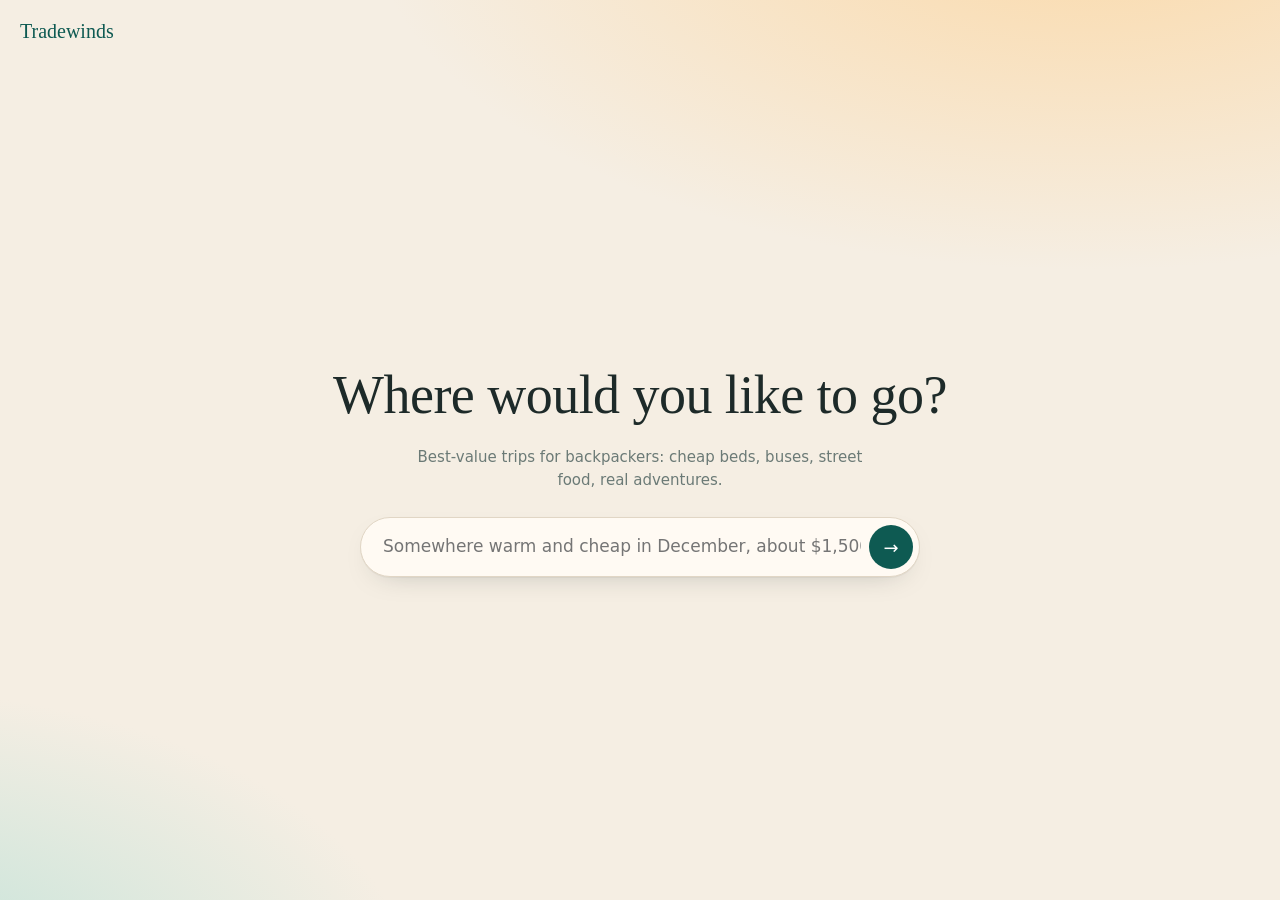
==== commit fae86ad3: "feat: pivot to best-value backpacker trips All agents now look for the most affordable options that " ====
--- a/frontend/index.html
+++ b/frontend/index.html
@@ -4,6 +4,7 @@
 <meta charset="utf-8" />
 <meta name="viewport" content="width=device-width, initial-scale=1" />
 <title>Tradewinds</title>
+<meta name="description" content="Backpacker trip planner: tell it where you'd like to go and get three best-value trips." />
 <link rel="stylesheet" href="/static/vendor/leaflet.css" />
 <style>
 @font-face { font-family: "Fraunces"; src: url(/static/vendor/fraunces-latin-opsz-normal.woff2) format("woff2"); font-weight: 100 900; }
@@ -38,7 +39,8 @@
 /* ---------- ask ---------- */
 .view { min-height: 100vh; padding: 80px 16px 48px; }
 .center { display: flex; flex-direction: column; align-items: center; justify-content: center; text-align: center; }
-.ask-title { font-size: clamp(32px, 6vw, 54px); margin: 0 0 26px; letter-spacing: -.01em; }
+.ask-title { font-size: clamp(32px, 6vw, 54px); margin: 0 0 10px; letter-spacing: -.01em; }
+.ask-sub { margin: 0 0 26px; max-width: 460px; }
 .composer { background: var(--paper); border: 1px solid var(--line); border-radius: 999px; padding: 6px 6px 6px 22px;
   width: min(560px, 100%); display: flex; align-items: center; gap: 8px; box-shadow: var(--shadow); }
 .composer input { flex: 1; border: 0; outline: 0; background: transparent; font-size: 17px; padding: 10px 0; min-width: 0; }
@@ -137,6 +139,8 @@
 .budget tr.total td { font-weight: 800; border-bottom: 0; font-size: 16px; }
 .book { display: flex; flex-wrap: wrap; gap: 8px; margin: 8px 0 14px; }
 .note { font-size: 13px; color: var(--muted); margin: 0 0 18px; }
+.tips { margin: 0; padding-left: 18px; font-size: 14px; }
+.tips li { margin: 4px 0; }
 </style>
 </head>
 <body>
@@ -148,8 +152,9 @@
 <main>
   <section class="view center" id="v-ask">
     <h1 class="serif ask-title">Where would you like to go?</h1>
+    <p class="muted ask-sub">Best-value trips for backpackers: cheap beds, buses, street food, real adventures.</p>
     <form class="composer" id="ask-form">
-      <input id="ask-input" maxlength="1000" autocomplete="off" placeholder="Somewhere warm in December, I'm burnt out…" aria-label="Describe your trip" />
+      <input id="ask-input" maxlength="1000" autocomplete="off" placeholder="Somewhere warm and cheap in December, about $1,500…" aria-label="Describe your trip" />
       <button class="send" aria-label="Send">→</button>
     </form>
   </section>
@@ -167,7 +172,7 @@
   <section class="view" id="v-results" hidden>
     <div class="results-wrap">
       <div id="results-banner"></div>
-      <h1 class="serif reply">Three trips for you</h1>
+      <h1 class="serif reply">Three best-value trips for you</h1>
       <p class="muted summary" id="reply"></p>
       <div class="cards" id="cards"></div>
       <div id="plan"></div>
@@ -187,14 +192,17 @@
 const esc = s => String(s ?? "").replace(/[&<>"']/g, c => ({"&":"&amp;","<":"&lt;",">":"&gt;",'"':"&quot;","'":"&#39;"}[c]));
 const money = n => "$" + Number(n || 0).toLocaleString("en-US");
 const shortDate = iso => new Date(iso + "T00:00:00").toLocaleDateString(undefined, { month: "short", day: "numeric" });
+const perDay = (total, nights) => nights > 0 ? `~${money(Math.round(total / nights))} a day` : "";
 const safeUrl = u => /^https:\/\//.test(String(u)) ? String(u) : "#";
 const QS = new URLSearchParams(location.search).get("demo") ? "?demo=1" : "";
 const CREW = { brief: ["📝", "Brief"], scout: ["🧭", "Scout"], judge: ["⚖️", "Judge"], itinerary: ["🗺️", "Itinerary"],
                logistics: ["✈️", "Logistics"], budget: ["💵", "Budget"], reviewer: ["🔍", "Reviewer"] };
 const FALLBACK_ERROR = "Something went wrong. Please try again.";
+const TERMINAL = new Set(["questions", "options", "plan", "error"]);
 
 // ---------- state (replaced, never mutated) ----------
-const INITIAL = Object.freeze({ turns: [], brief: null, reply: "", options: [], plans: {}, selected: null,
+const newSessionId = () => (crypto.randomUUID ? crypto.randomUUID() : String(Date.now()) + "-" + Math.random().toString(36).slice(2));
+const INITIAL = Object.freeze({ session: "", turns: [], brief: null, reply: "", options: [], plans: {}, selected: null,
                                 busy: false, chatError: false, planError: null });
 let state = INITIAL;
 let controller = null;
@@ -210,10 +218,18 @@
     if (e.name !== "AbortError") onEvent({ type: "error", message: FALLBACK_ERROR });
     return;
   }
-  if (!resp.ok || !resp.body) { onEvent({ type: "error", message: FALLBACK_ERROR }); return; }
+  if (!resp.ok || !resp.body) {
+    // 429 / 503 carry a traveler-facing reason (rate limit, daily cap, busy).
+    let message = FALLBACK_ERROR;
+    try { const j = await resp.json(); if (typeof j.detail === "string") message = j.detail; } catch (_) { /* not JSON */ }
+    onEvent({ type: "error", message });
+    return;
+  }
   const reader = resp.body.getReader();
   const decoder = new TextDecoder();
   let buf = "";
+  let finished = false;
+  const deliver = ev => { if (TERMINAL.has(ev.type)) finished = true; onEvent(ev); };
   try {
     for (;;) {
       const { value, done } = await reader.read();
@@ -224,12 +240,14 @@
         const block = buf.slice(0, cut);
         buf = buf.slice(cut + 2);
         const data = block.split("\n").filter(l => l.startsWith("data:")).map(l => l.slice(5).trimStart()).join("\n");
-        if (data) onEvent(JSON.parse(data));
+        if (data) deliver(JSON.parse(data));
       }
     }
   } catch (e) {
-    if (e.name !== "AbortError") onEvent({ type: "error", message: FALLBACK_ERROR });
+    if (e.name === "AbortError") return;
   }
+  // A stream that closes without a result (proxy timeout, server crash) must not leave the page spinning.
+  if (!finished && !(signal && signal.aborted)) onEvent({ type: "error", message: FALLBACK_ERROR });
 }
 
 // ---------- views ----------
@@ -282,7 +300,7 @@
     ? `<div class="bubble me">${esc(t.text)}</div>`
     : `<div class="bubble them">${t.html}</div>`);
   if (typing) bubbles.push(`<div class="bubble them typing">${esc(typing)}</div>`);
-  if (state.chatError) bubbles.push(`<div class="bubble them">${esc(FALLBACK_ERROR)}<div class="retry">
+  if (state.chatError) bubbles.push(`<div class="bubble them">${esc(state.chatError)}<div class="retry">
       <button class="btn secondary" id="retry-chat">Try again</button></div></div>`);
   $("#thread").innerHTML = bubbles.join("");
   const retry = $("#retry-chat");
@@ -296,7 +314,7 @@
 function send(text) {
   const clean = text.trim();
   if (!clean || state.busy) return;
-  setState({ turns: [...state.turns, { role: "user", text: clean }] });
+  setState({ session: state.session || newSessionId(), turns: [...state.turns, { role: "user", text: clean }] });
   showView("chat");
   runOptions();
 }
@@ -306,7 +324,7 @@
   setState({ busy: true, chatError: false });
   renderThread("Reading your trip…");
   const messages = state.turns.map(t => ({ role: t.role, text: t.text }));
-  streamSSE("/api/options" + QS, { messages }, onOptionsEvent, controller.signal);
+  streamSSE("/api/options" + QS, { messages, session_id: state.session }, onOptionsEvent, controller.signal);
 }
 
 function onOptionsEvent(ev) {
@@ -328,7 +346,7 @@
       window.scrollTo(0, 0);
       break;
     case "error":
-      setState({ busy: false, chatError: true });
+      setState({ busy: false, chatError: ev.message || FALLBACK_ERROR });
       showWorking(false);
       renderThread();
       break;
@@ -345,14 +363,14 @@
     const label = planned ? (state.selected === i ? "Your plan is below" : "See this plan") : "Plan this trip";
     return `<article class="card${state.selected === i ? " selected" : ""}">
       <div class="hero g${i % 3}">
-        ${r.best ? `<span class="badge">Best match</span>` : ""}
+        ${r.best ? `<span class="badge">Best value</span>` : ""}
         <span class="serif name">${esc(o.name)}</span>
         <span class="where">${o.countries.map(esc).join(" · ")} · ${nights} nights</span>
       </div>
       <div class="body">
         <p class="pitch">${esc(r.pitch)}</p>
         <div><span class="serif price">about ${money(o.rough_cost.total_usd)}</span>
-          <div class="muted price-note">estimate, flights included</div></div>
+          <div class="muted price-note">${perDay(o.rough_cost.total_usd, nights)} · estimate, flights included</div></div>
         <button class="btn ${planned ? "secondary" : "primary"}" data-plan="${i}" ${state.busy ? "disabled" : ""}>${label}</button>
       </div></article>`;
   }).join("");
@@ -362,10 +380,10 @@
 
 function renderBanner() {
   const err = state.planError;
-  $("#results-banner").innerHTML = err === null ? "" : `<div class="banner"><span>${esc(FALLBACK_ERROR)}</span>
+  $("#results-banner").innerHTML = err === null ? "" : `<div class="banner"><span>${esc(err.message)}</span>
     <button class="btn secondary" id="retry-plan">Try again</button></div>`;
   const retry = $("#retry-plan");
-  if (retry) retry.onclick = () => planCard(err);
+  if (retry) retry.onclick = () => planCard(err.index);
 }
 
 function planCard(i) {
@@ -377,7 +395,7 @@
   setState({ busy: true, planError: null });
   renderResults();
   showWorking(true);
-  const body = { brief: state.brief, option: state.options[i].option };
+  const body = { brief: state.brief, option: state.options[i].option, session_id: state.session };
   streamSSE("/api/plan" + QS, body, ev => onPlanEvent(i, ev), controller.signal);
 }
 
@@ -396,7 +414,7 @@
     renderPlan(i);
     scrollToPlan();
   } else if (ev.type === "error") {
-    setState({ busy: false, planError: i });
+    setState({ busy: false, planError: { index: i, message: ev.message || FALLBACK_ERROR } });
     showWorking(false);
     renderResults();
   }
@@ -443,6 +461,7 @@
         <table class="budget">${bd.lines.map(l => `<tr><td>${esc(l.category)}</td><td>${money(l.usd)}</td></tr>`).join("")}
           <tr class="total"><td>Total</td><td>${money(bd.total_usd)}</td></tr></table>
         <p class="note">${bd.within_budget ? "Within your budget." : "Over your budget."} ${esc(bd.notes)}</p>
+        ${(bd.saving_tips || []).length ? `<h3>Ways to save</h3><ul class="tips">${bd.saving_tips.map(t => `<li>${esc(t)}</li>`).join("")}</ul>` : ""}
       </div>
     </div></section>`;
   drawMap(baseRuns(it.days));
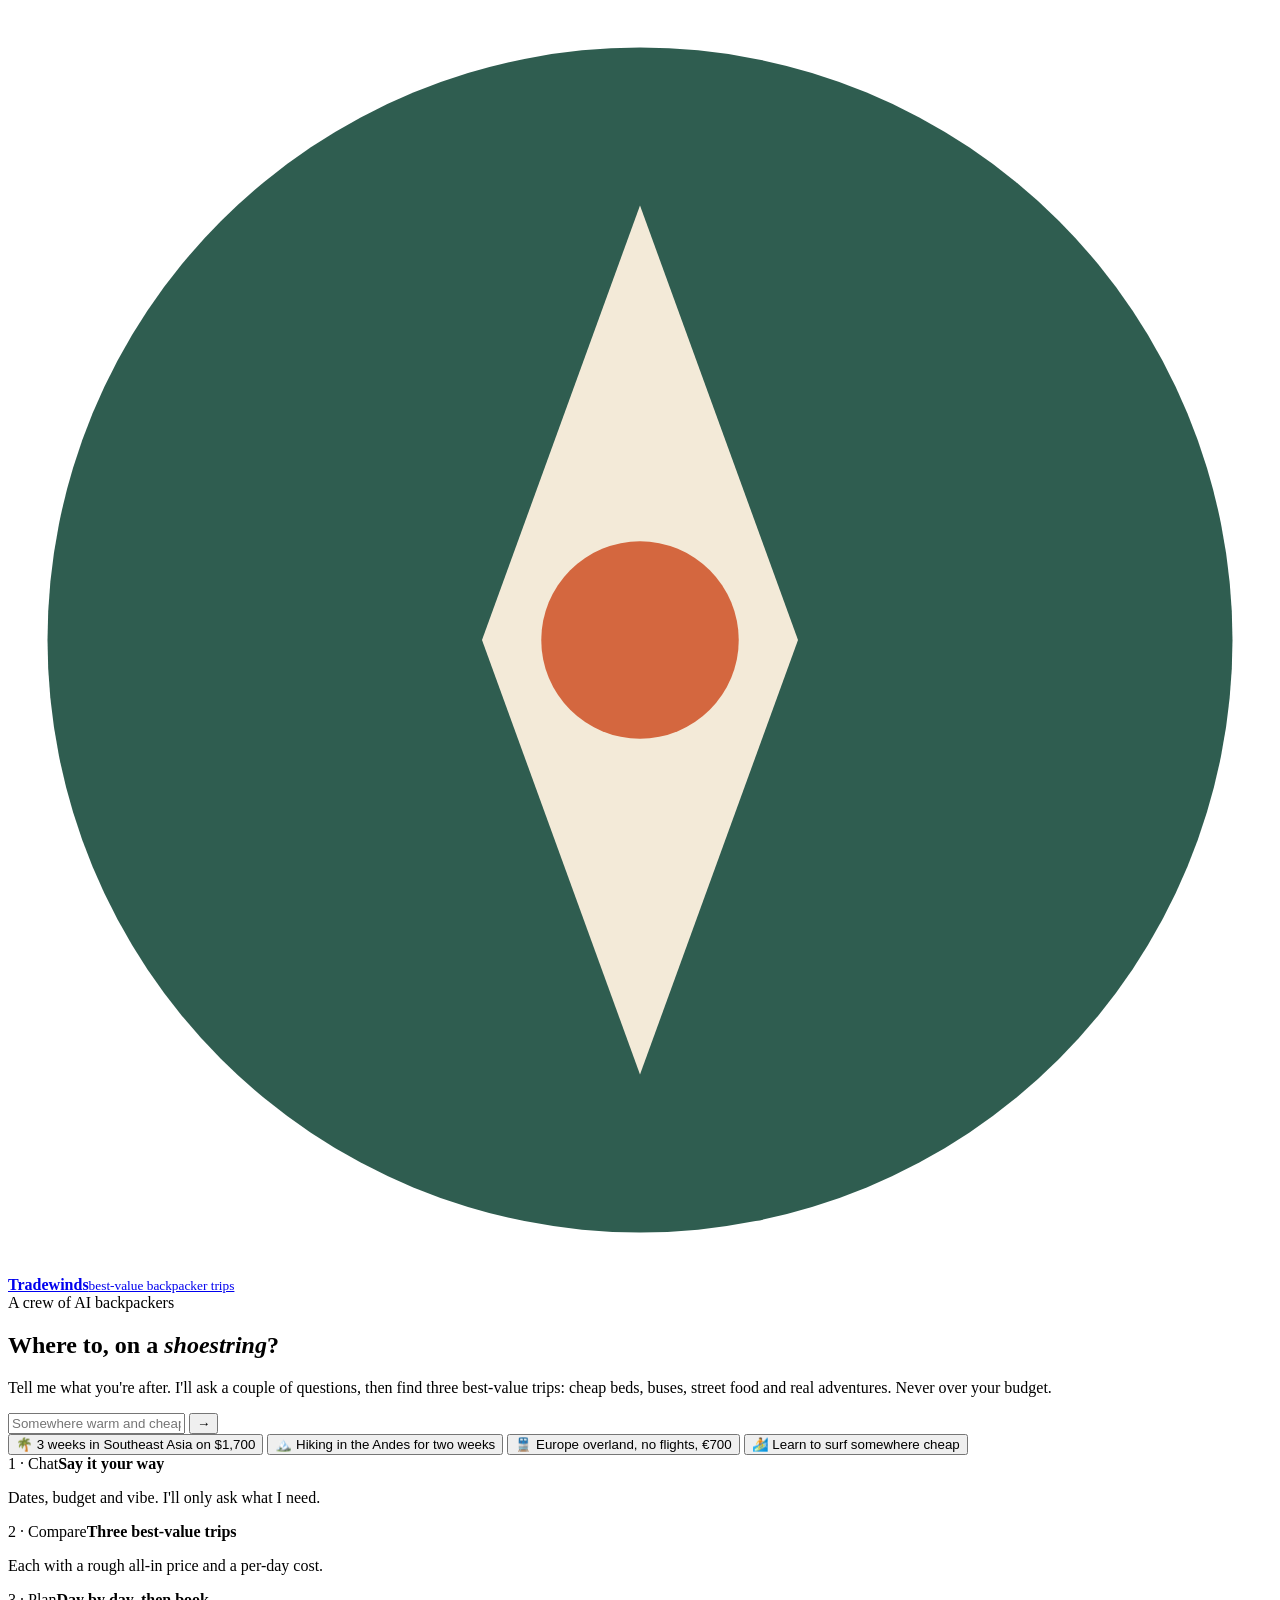
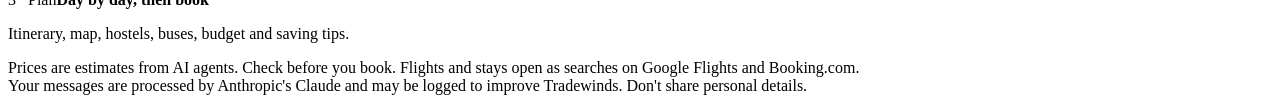
==== commit 970ede1d: "feat(ui): indie backpacker redesign with a Layla-style chat + trips layout Landing with example trip" ====
--- a/frontend/index.html
+++ b/frontend/index.html
@@ -3,502 +3,68 @@
 <head>
 <meta charset="utf-8" />
 <meta name="viewport" content="width=device-width, initial-scale=1" />
-<title>Tradewinds</title>
-<meta name="description" content="Backpacker trip planner: tell it where you'd like to go and get three best-value trips." />
+<title>Tradewinds · best-value backpacker trips</title>
+<meta name="description" content="Tell Tradewinds where you'd like to go and a crew of AI backpackers finds three best-value trips: cheap beds, buses, street food and real adventures." />
+<meta property="og:title" content="Tradewinds · best-value backpacker trips" />
+<meta property="og:description" content="Three budget trips, planned by a crew of AI backpackers." />
+<meta name="theme-color" content="#2f5d50" />
+<link rel="icon" href="data:image/svg+xml,%3Csvg xmlns='http://www.w3.org/2000/svg' viewBox='0 0 32 32'%3E%3Ccircle cx='16' cy='16' r='15' fill='%232f5d50'/%3E%3Cpath d='M16 5l4 11-4 11-4-11z' fill='%23f3ead8'/%3E%3Ccircle cx='16' cy='16' r='2.5' fill='%23d4673f'/%3E%3C/svg%3E" />
 <link rel="stylesheet" href="/static/vendor/leaflet.css" />
-<style>
-@font-face { font-family: "Fraunces"; src: url(/static/vendor/fraunces-latin-opsz-normal.woff2) format("woff2"); font-weight: 100 900; }
-@font-face { font-family: "Fraunces"; font-style: italic; src: url(/static/vendor/fraunces-latin-opsz-italic.woff2) format("woff2"); font-weight: 100 900; }
-@font-face { font-family: "Manrope"; src: url(/static/vendor/manrope-latin-wght-normal.woff2) format("woff2"); font-weight: 200 800; }
-
-:root {
-  --sand: #f5eee3; --sand-2: #ece2d3; --paper: #fffaf3; --ink: #1d2a29; --muted: #6b7a76;
-  --lagoon: #0e5a52; --lagoon-2: #157a6e; --sea: #cfe6e0; --coral: #f0704f; --sun: #f2b84b;
-  --line: #e1d6c5; --radius: 18px;
-  --shadow: 0 1px 0 rgba(29,42,41,.04), 0 10px 30px -18px rgba(29,42,41,.35);
-}
-* { box-sizing: border-box; }
-html, body { margin: 0; color: var(--ink); font: 15px/1.5 "Manrope", system-ui, sans-serif; min-height: 100%; }
-body { background:
-    radial-gradient(1200px 600px at 85% -10%, #fbd9a8 0%, transparent 60%),
-    radial-gradient(900px 500px at -10% 110%, #bfe2d8 0%, transparent 60%), var(--sand);
-  background-attachment: fixed; }
-button, input { font: inherit; color: inherit; }
-a { color: var(--lagoon); }
-.serif { font-family: "Fraunces", Georgia, serif; font-optical-sizing: auto; font-weight: 400; }
-.muted { color: var(--muted); }
-[hidden] { display: none !important; }
-
-/* ---------- top bar ---------- */
-.top { position: absolute; inset: 0 0 auto 0; display: flex; justify-content: space-between; align-items: center;
-  padding: 16px 20px; z-index: 5; pointer-events: none; }
-.top > * { pointer-events: auto; }
-.brand { font-family: "Fraunces", serif; font-size: 20px; color: var(--lagoon); text-decoration: none; }
-.link-btn { background: none; border: 0; color: var(--lagoon); font-weight: 700; cursor: pointer; padding: 6px 8px; }
-
-/* ---------- ask ---------- */
-.view { min-height: 100vh; padding: 80px 16px 48px; }
-.center { display: flex; flex-direction: column; align-items: center; justify-content: center; text-align: center; }
-.ask-title { font-size: clamp(32px, 6vw, 54px); margin: 0 0 10px; letter-spacing: -.01em; }
-.ask-sub { margin: 0 0 26px; max-width: 460px; }
-.composer { background: var(--paper); border: 1px solid var(--line); border-radius: 999px; padding: 6px 6px 6px 22px;
-  width: min(560px, 100%); display: flex; align-items: center; gap: 8px; box-shadow: var(--shadow); }
-.composer input { flex: 1; border: 0; outline: 0; background: transparent; font-size: 17px; padding: 10px 0; min-width: 0; }
-.send { background: var(--lagoon); color: #fff; border: 0; border-radius: 999px; width: 44px; height: 44px; flex: none;
-  display: grid; place-items: center; font-size: 18px; cursor: pointer; }
-.send:disabled { opacity: .4; cursor: default; }
-
-/* ---------- chat ---------- */
-.chat-wrap { width: min(620px, 100%); margin: 0 auto; display: flex; flex-direction: column; min-height: calc(100vh - 128px); }
-.thread { flex: 1; display: flex; flex-direction: column; gap: 8px; padding-bottom: 18px; }
-.bubble { max-width: 84%; padding: 11px 15px; border-radius: 18px; white-space: pre-wrap; text-align: left; }
-.bubble.me { background: var(--lagoon); color: #fff; margin-left: auto; border-bottom-right-radius: 5px; }
-.bubble.them { background: var(--paper); border: 1px solid var(--line); border-bottom-left-radius: 5px; white-space: normal; }
-.bubble.them ul { margin: 6px 0 0; padding-left: 18px; }
-.bubble.typing { color: var(--muted); font-style: italic; }
-.bubble .retry { margin-top: 8px; }
-.chat-wrap .composer { position: sticky; bottom: 16px; }
-
-/* ---------- working: globe + crew ring ---------- */
-.working { position: fixed; inset: 0; z-index: 10; display: flex; flex-direction: column; align-items: center; justify-content: center;
-  padding: 16px; background: rgba(245,238,227,.94); backdrop-filter: blur(4px); text-align: center; }
-.ring { position: relative; width: min(340px, 82vw); aspect-ratio: 1; }
-.ring svg { position: absolute; inset: 0; width: 100%; height: 100%; transform: rotate(-90deg); }
-.ring .track { fill: none; stroke: var(--line); stroke-width: .8; stroke-dasharray: 1.6 2; }
-.ring .arc { fill: none; stroke: var(--lagoon); stroke-width: 1.1; stroke-linecap: round; transition: stroke-dasharray .6s ease; }
-.globe { position: absolute; left: 50%; top: 50%; width: 46%; aspect-ratio: 1; transform: translate(-50%, -50%); border-radius: 50%; overflow: hidden;
-  background: radial-gradient(circle at 35% 30%, #d9efe9 0%, #8cc7ba 45%, #2d7f73 100%);
-  box-shadow: inset -18px -14px 40px rgba(14,90,82,.45), 0 20px 40px -20px rgba(14,90,82,.6); }
-.globe::before { content: ""; position: absolute; inset: 0; border-radius: 50%;
-  background: repeating-linear-gradient(90deg, transparent 0 22px, rgba(255,250,243,.35) 22px 23px),
-    radial-gradient(ellipse 30px 18px at 20% 40%, #f2d7a6 60%, transparent 62%),
-    radial-gradient(ellipse 24px 30px at 65% 60%, #f2d7a6 60%, transparent 62%),
-    radial-gradient(ellipse 18px 12px at 85% 25%, #f2d7a6 60%, transparent 62%);
-  background-size: 300px 100%, 300px 100%, 300px 100%, 300px 100%; animation: spin 6s linear infinite; }
-@keyframes spin { from { background-position: 0 0, 0 0, 0 0, 0 0; } to { background-position: 300px 0, 300px 0, 300px 0, 300px 0; } }
-.node { position: absolute; width: 15%; aspect-ratio: 1; transform: translate(-50%, -50%); border-radius: 50%; background: var(--paper);
-  border: 1.5px solid var(--line); display: grid; place-items: center; font-size: clamp(14px, 4.4vw, 20px); transition: all .3s ease; }
-.node small { position: absolute; top: 104%; font-size: 11px; white-space: nowrap; color: var(--muted); }
-.node.now { border-color: var(--coral); box-shadow: 0 0 0 6px rgba(240,112,79,.16); }
-.node.done { border-color: var(--lagoon); background: #e6f3ef; }
-.node.done small { color: var(--lagoon); }
-.status { margin-top: 38px; color: var(--muted); font-style: italic; min-height: 1.5em; max-width: 420px; }
-@media (prefers-reduced-motion: reduce) { .globe::before { animation: none; } .ring .arc, .node { transition: none; } }
-
-/* ---------- results ---------- */
-.results-wrap { width: min(1080px, 100%); margin: 0 auto; }
-.reply { font-size: clamp(26px, 4vw, 36px); margin: 4px 0 4px; }
-.summary { margin: 0 0 22px; font-size: 16px; }
-.cards { display: grid; grid-template-columns: repeat(3, minmax(0, 1fr)); gap: 16px; }
-@media (max-width: 899px) { .cards { grid-template-columns: 1fr; } }
-.card { background: var(--paper); border: 1px solid var(--line); border-radius: var(--radius); overflow: hidden; box-shadow: var(--shadow);
-  display: flex; flex-direction: column; transition: box-shadow .2s, border-color .2s; }
-.card.selected { border-color: var(--lagoon); box-shadow: 0 0 0 2px var(--lagoon), var(--shadow); }
-.card .hero { min-height: 104px; padding: 14px 16px; color: #fff; display: flex; flex-direction: column; justify-content: flex-end; }
-.hero.g0 { background: linear-gradient(135deg, #157a6e, #0e5a52); }
-.hero.g1 { background: linear-gradient(135deg, #f0a35b, #d76a4a); }
-.hero.g2 { background: linear-gradient(135deg, #5b8fb0, #2f5d7c); }
-.badge { align-self: flex-start; background: var(--sun); color: var(--ink); font-size: 11px; font-weight: 800; padding: 2px 9px; border-radius: 999px; margin-bottom: 6px; }
-.card .name { font-size: 21px; line-height: 1.15; }
-.card .where { font-size: 12px; opacity: .9; }
-.card .body { padding: 14px 16px 16px; display: flex; flex-direction: column; gap: 10px; flex: 1; }
-.card .pitch { margin: 0; }
-.price { font-size: 26px; }
-.price-note { font-size: 12px; }
-.btn { display: inline-flex; justify-content: center; align-items: center; gap: 6px; border-radius: 999px; padding: 10px 16px;
-  font-weight: 700; font-size: 14px; cursor: pointer; text-decoration: none; border: 1px solid var(--lagoon); }
-.btn.primary { background: var(--lagoon); color: #fff; }
-.btn.secondary { background: transparent; color: var(--lagoon); }
-.btn:disabled { opacity: .45; cursor: default; }
-.card .btn { margin-top: auto; }
-.banner { background: #fde7df; border: 1px solid #f3b9a6; border-radius: 12px; padding: 10px 14px; margin: 0 0 16px; display: flex; gap: 12px; align-items: center; justify-content: space-between; flex-wrap: wrap; }
-
-/* ---------- plan detail ---------- */
-.plan { margin-top: 26px; background: var(--paper); border: 1px solid var(--line); border-radius: var(--radius); padding: 22px; box-shadow: var(--shadow); }
-.plan h2 { font-size: clamp(22px, 3.4vw, 30px); margin: 0 0 8px; line-height: 1.2; }
-.chips { display: flex; flex-wrap: wrap; gap: 6px; margin: 0 0 18px; }
-.chip { background: var(--sea); color: var(--lagoon); border-radius: 999px; padding: 3px 10px; font-size: 12px; font-weight: 700; }
-.plan-grid { display: grid; grid-template-columns: minmax(0, 1.25fr) minmax(0, 1fr); gap: 22px; }
-@media (max-width: 899px) { .plan-grid { grid-template-columns: 1fr; } }
-.plan h3 { font-size: 13px; text-transform: uppercase; letter-spacing: .12em; color: var(--lagoon); margin: 0 0 10px; }
-.day { border-bottom: 1px dashed var(--line); }
-.day summary { cursor: pointer; padding: 9px 0; list-style: none; display: flex; gap: 10px; align-items: baseline; }
-.day summary::-webkit-details-marker { display: none; }
-.day .dn { font-weight: 800; color: var(--lagoon); min-width: 46px; font-size: 13px; }
-.day .dt { flex: 1; }
-.day .dt small { display: block; color: var(--muted); font-size: 12px; }
-.day .parts { padding: 0 0 12px 56px; font-size: 14px; }
-.day .parts b { color: var(--muted); font-weight: 700; font-size: 12px; text-transform: uppercase; letter-spacing: .06em; }
-.map { height: 280px; border-radius: 14px; border: 1px solid var(--line); margin-bottom: 20px; }
-.pin { width: 30px; height: 30px; border-radius: 50% 50% 50% 0; transform: rotate(-45deg); background: var(--coral); border: 3px solid #fff;
-  box-shadow: 0 6px 14px rgba(0,0,0,.25); display: grid; place-items: center; }
-.pin span { transform: rotate(45deg); color: #fff; font-weight: 800; font-size: 12px; }
-.budget { width: 100%; border-collapse: collapse; margin-bottom: 8px; font-size: 14px; }
-.budget td { padding: 6px 0; border-bottom: 1px dashed var(--line); }
-.budget td:last-child { text-align: right; font-variant-numeric: tabular-nums; }
-.budget tr.total td { font-weight: 800; border-bottom: 0; font-size: 16px; }
-.book { display: flex; flex-wrap: wrap; gap: 8px; margin: 8px 0 14px; }
-.note { font-size: 13px; color: var(--muted); margin: 0 0 18px; }
-.tips { margin: 0; padding-left: 18px; font-size: 14px; }
-.tips li { margin: 4px 0; }
-</style>
+<link rel="stylesheet" href="/static/app.css" />
 </head>
 <body>
-<div class="top">
-  <a class="brand" href="/" aria-label="Tradewinds home">Tradewinds</a>
-  <button class="link-btn" id="restart" hidden>Start over</button>
-</div>
+<header class="topbar">
+  <a class="brand" href="/" aria-label="Tradewinds home">
+    <svg viewBox="0 0 32 32" aria-hidden="true"><circle cx="16" cy="16" r="15" fill="#2f5d50"/><path d="M16 5l4 11-4 11-4-11z" fill="#f3ead8"/><circle cx="16" cy="16" r="2.5" fill="#d4673f"/></svg>
+    <span><b>Tradewinds</b><small>best-value backpacker trips</small></span>
+  </a>
+  <div class="top-actions"><button class="btn ghost small" id="restart" hidden>New trip</button></div>
+</header>
 
 <main>
-  <section class="view center" id="v-ask">
-    <h1 class="serif ask-title">Where would you like to go?</h1>
-    <p class="muted ask-sub">Best-value trips for backpackers: cheap beds, buses, street food, real adventures.</p>
+  <section class="landing" id="v-landing">
+    <div class="label">A crew of AI backpackers</div>
+    <h1>Where to, on a <em>shoestring</em>?</h1>
+    <p class="lede">Tell me what you're after. I'll ask a couple of questions, then find three best-value trips: cheap beds, buses, street food and real adventures. Never over your budget.</p>
     <form class="composer" id="ask-form">
       <input id="ask-input" maxlength="1000" autocomplete="off" placeholder="Somewhere warm and cheap in December, about $1,500…" aria-label="Describe your trip" />
       <button class="send" aria-label="Send">→</button>
     </form>
+    <div class="examples" id="examples">
+      <button class="chip" type="button">🌴 3 weeks in Southeast Asia on $1,700</button>
+      <button class="chip" type="button">🏔️ Hiking in the Andes for two weeks</button>
+      <button class="chip" type="button">🚆 Europe overland, no flights, €700</button>
+      <button class="chip" type="button">🏄 Learn to surf somewhere cheap</button>
+    </div>
+    <div class="how">
+      <div class="step"><span class="label">1 · Chat</span><b>Say it your way</b><p>Dates, budget and vibe. I'll only ask what I need.</p></div>
+      <div class="step"><span class="label">2 · Compare</span><b>Three best-value trips</b><p>Each with a rough all-in price and a per-day cost.</p></div>
+      <div class="step"><span class="label">3 · Plan</span><b>Day by day, then book</b><p>Itinerary, map, hostels, buses, budget and saving tips.</p></div>
+    </div>
   </section>
 
-  <section class="view" id="v-chat" hidden>
-    <div class="chat-wrap">
+  <div class="tabs" id="tabs" hidden role="tablist">
+    <button role="tab" data-tab="chat" aria-selected="true">Chat</button>
+    <button role="tab" data-tab="trips" aria-selected="false">Trips<span class="dot" id="trips-dot" hidden></span></button>
+  </div>
+  <section class="shell" id="v-app" data-tab="chat" hidden>
+    <div class="pane chat">
       <div class="thread" id="thread" aria-live="polite"></div>
       <form class="composer" id="chat-form">
-        <input id="chat-input" maxlength="1000" autocomplete="off" placeholder="Type your answer…" aria-label="Your answer" />
+        <input id="chat-input" maxlength="500" autocomplete="off" placeholder="Type your answer…" aria-label="Your message" />
         <button class="send" aria-label="Send">→</button>
       </form>
     </div>
-  </section>
-
-  <section class="view" id="v-results" hidden>
-    <div class="results-wrap">
-      <div id="results-banner"></div>
-      <h1 class="serif reply">Three best-value trips for you</h1>
-      <p class="muted summary" id="reply"></p>
-      <div class="cards" id="cards"></div>
-      <div id="plan"></div>
-    </div>
+    <div class="pane canvas" id="canvas"></div>
   </section>
 </main>
 
-<div class="working" id="working" hidden aria-live="polite">
-  <div class="ring" id="ring"></div>
-  <div class="status" id="status"></div>
-</div>
+<footer class="footer" id="footer">
+  Prices are estimates from AI agents. Check before you book. Flights and stays open as searches on Google Flights and Booking.com.<br>
+  Your messages are processed by Anthropic's Claude and may be logged to improve Tradewinds. Don't share personal details.
+</footer>
 
 <script src="/static/vendor/leaflet.js"></script>
-<script>
-"use strict";
-const $ = sel => document.querySelector(sel);
-const esc = s => String(s ?? "").replace(/[&<>"']/g, c => ({"&":"&amp;","<":"&lt;",">":"&gt;",'"':"&quot;","'":"&#39;"}[c]));
-const money = n => "$" + Number(n || 0).toLocaleString("en-US");
-const shortDate = iso => new Date(iso + "T00:00:00").toLocaleDateString(undefined, { month: "short", day: "numeric" });
-const perDay = (total, nights) => nights > 0 ? `~${money(Math.round(total / nights))} a day` : "";
-const safeUrl = u => /^https:\/\//.test(String(u)) ? String(u) : "#";
-const QS = new URLSearchParams(location.search).get("demo") ? "?demo=1" : "";
-const CREW = { brief: ["📝", "Brief"], scout: ["🧭", "Scout"], judge: ["⚖️", "Judge"], itinerary: ["🗺️", "Itinerary"],
-               logistics: ["✈️", "Logistics"], budget: ["💵", "Budget"], reviewer: ["🔍", "Reviewer"] };
-const FALLBACK_ERROR = "Something went wrong. Please try again.";
-const TERMINAL = new Set(["questions", "options", "plan", "error"]);
-
-// ---------- state (replaced, never mutated) ----------
-const newSessionId = () => (crypto.randomUUID ? crypto.randomUUID() : String(Date.now()) + "-" + Math.random().toString(36).slice(2));
-const INITIAL = Object.freeze({ session: "", turns: [], brief: null, reply: "", options: [], plans: {}, selected: null,
-                                busy: false, chatError: false, planError: null });
-let state = INITIAL;
-let controller = null;
-let map = null;
-const setState = patch => { state = Object.freeze({ ...state, ...patch }); };
-
-// ---------- SSE over fetch (EventSource can't POST) ----------
-async function streamSSE(url, body, onEvent, signal) {
-  let resp;
-  try {
-    resp = await fetch(url, { method: "POST", headers: { "Content-Type": "application/json" }, body: JSON.stringify(body), signal });
-  } catch (e) {
-    if (e.name !== "AbortError") onEvent({ type: "error", message: FALLBACK_ERROR });
-    return;
-  }
-  if (!resp.ok || !resp.body) {
-    // 429 / 503 carry a traveler-facing reason (rate limit, daily cap, busy).
-    let message = FALLBACK_ERROR;
-    try { const j = await resp.json(); if (typeof j.detail === "string") message = j.detail; } catch (_) { /* not JSON */ }
-    onEvent({ type: "error", message });
-    return;
-  }
-  const reader = resp.body.getReader();
-  const decoder = new TextDecoder();
-  let buf = "";
-  let finished = false;
-  const deliver = ev => { if (TERMINAL.has(ev.type)) finished = true; onEvent(ev); };
-  try {
-    for (;;) {
-      const { value, done } = await reader.read();
-      if (done) break;
-      buf += decoder.decode(value, { stream: true }).replace(/\r\n?/g, "\n");
-      let cut;
-      while ((cut = buf.indexOf("\n\n")) >= 0) {
-        const block = buf.slice(0, cut);
-        buf = buf.slice(cut + 2);
-        const data = block.split("\n").filter(l => l.startsWith("data:")).map(l => l.slice(5).trimStart()).join("\n");
-        if (data) deliver(JSON.parse(data));
-      }
-    }
-  } catch (e) {
-    if (e.name === "AbortError") return;
-  }
-  // A stream that closes without a result (proxy timeout, server crash) must not leave the page spinning.
-  if (!finished && !(signal && signal.aborted)) onEvent({ type: "error", message: FALLBACK_ERROR });
-}
-
-// ---------- views ----------
-function showView(name) {
-  for (const v of ["ask", "chat", "results"]) $(`#v-${v}`).hidden = v !== name;
-  $("#restart").hidden = name === "ask";
-}
-const showWorking = on => { $("#working").hidden = !on; };
-
-// ---------- ring ----------
-function renderRing(agents) {
-  const n = agents.length;
-  const nodes = agents.map((a, i) => {
-    const ang = (-90 + i * 360 / n) * Math.PI / 180;
-    const [icon, label] = CREW[a.name] || ["•", a.role];
-    return `<div class="node" data-agent="${esc(a.name)}" style="left:${50 + 42 * Math.cos(ang)}%;top:${50 + 42 * Math.sin(ang)}%">
-      <span aria-hidden="true">${icon}</span><small>${esc(label)}</small></div>`;
-  }).join("");
-  $("#ring").innerHTML = `<svg viewBox="0 0 100 100" aria-hidden="true">
-      <circle class="track" cx="50" cy="50" r="42"/>
-      <circle class="arc" cx="50" cy="50" r="42" pathLength="100" stroke-dasharray="0 100"/></svg>
-    <div class="globe" aria-hidden="true"></div>${nodes}`;
-  setStatus("");
-}
-function setNode(name, cls) {
-  const el = $(`#ring .node[data-agent="${CSS.escape(name)}"]`);
-  if (!el) return;
-  el.classList.remove("now", "done");
-  if (cls !== "idle") el.classList.add(cls);
-  const nodes = document.querySelectorAll("#ring .node");
-  const done = document.querySelectorAll("#ring .node.done").length;
-  $("#ring .arc").setAttribute("stroke-dasharray", `${100 * done / nodes.length} 100`);
-}
-const setStatus = text => { $("#status").textContent = text; };
-
-// Shared crew-progress events for both steps; returns true if handled.
-function crewEvent(ev) {
-  switch (ev.type) {
-    case "run_start": renderRing(ev.agents); return true;
-    case "agent_start": setNode(ev.agent, "now"); return true;
-    case "agent_done": case "agent_skip": setNode(ev.agent, "done"); return true;
-    case "status": setStatus(ev.text); return true;
-    default: return false;  // thought, tool_call, tool_result, revision, agent_error: not for travelers
-  }
-}
-
-// ---------- chat ----------
-function renderThread(typing) {
-  const bubbles = state.turns.map(t => t.role === "user"
-    ? `<div class="bubble me">${esc(t.text)}</div>`
-    : `<div class="bubble them">${t.html}</div>`);
-  if (typing) bubbles.push(`<div class="bubble them typing">${esc(typing)}</div>`);
-  if (state.chatError) bubbles.push(`<div class="bubble them">${esc(state.chatError)}<div class="retry">
-      <button class="btn secondary" id="retry-chat">Try again</button></div></div>`);
-  $("#thread").innerHTML = bubbles.join("");
-  const retry = $("#retry-chat");
-  if (retry) retry.onclick = () => runOptions();
-  $("#chat-input").disabled = state.busy;
-  $("#chat-form .send").disabled = state.busy;
-  if (!state.busy) $("#chat-input").focus();
-  window.scrollTo(0, document.body.scrollHeight);
-}
-
-function send(text) {
-  const clean = text.trim();
-  if (!clean || state.busy) return;
-  setState({ session: state.session || newSessionId(), turns: [...state.turns, { role: "user", text: clean }] });
-  showView("chat");
-  runOptions();
-}
-
-function runOptions() {
-  controller = new AbortController();
-  setState({ busy: true, chatError: false });
-  renderThread("Reading your trip…");
-  const messages = state.turns.map(t => ({ role: t.role, text: t.text }));
-  streamSSE("/api/options" + QS, { messages, session_id: state.session }, onOptionsEvent, controller.signal);
-}
-
-function onOptionsEvent(ev) {
-  if (ev.type === "agent_start" && ev.agent === "scout") showWorking(true);
-  if (crewEvent(ev)) return;
-  switch (ev.type) {
-    case "questions": {
-      const html = `${esc(ev.reply)}<ul>${ev.questions.map(q => `<li>${esc(q)}</li>`).join("")}</ul>`;
-      const text = [ev.reply, ...ev.questions].join("\n");
-      setState({ busy: false, turns: [...state.turns, { role: "assistant", text, html }] });
-      renderThread();
-      break;
-    }
-    case "options":
-      setState({ busy: false, brief: ev.brief, reply: ev.reply, options: ev.options, plans: {}, selected: null });
-      showWorking(false);
-      renderResults();
-      showView("results");
-      window.scrollTo(0, 0);
-      break;
-    case "error":
-      setState({ busy: false, chatError: ev.message || FALLBACK_ERROR });
-      showWorking(false);
-      renderThread();
-      break;
-  }
-}
-
-// ---------- results ----------
-function renderResults() {
-  $("#reply").textContent = state.reply;
-  const nights = state.brief ? state.brief.nights : 0;
-  $("#cards").innerHTML = state.options.map((r, i) => {
-    const o = r.option;
-    const planned = Boolean(state.plans[i]);
-    const label = planned ? (state.selected === i ? "Your plan is below" : "See this plan") : "Plan this trip";
-    return `<article class="card${state.selected === i ? " selected" : ""}">
-      <div class="hero g${i % 3}">
-        ${r.best ? `<span class="badge">Best value</span>` : ""}
-        <span class="serif name">${esc(o.name)}</span>
-        <span class="where">${o.countries.map(esc).join(" · ")} · ${nights} nights</span>
-      </div>
-      <div class="body">
-        <p class="pitch">${esc(r.pitch)}</p>
-        <div><span class="serif price">about ${money(o.rough_cost.total_usd)}</span>
-          <div class="muted price-note">${perDay(o.rough_cost.total_usd, nights)} · estimate, flights included</div></div>
-        <button class="btn ${planned ? "secondary" : "primary"}" data-plan="${i}" ${state.busy ? "disabled" : ""}>${label}</button>
-      </div></article>`;
-  }).join("");
-  document.querySelectorAll("[data-plan]").forEach(b => b.onclick = () => planCard(Number(b.dataset.plan)));
-  renderBanner();
-}
-
-function renderBanner() {
-  const err = state.planError;
-  $("#results-banner").innerHTML = err === null ? "" : `<div class="banner"><span>${esc(err.message)}</span>
-    <button class="btn secondary" id="retry-plan">Try again</button></div>`;
-  const retry = $("#retry-plan");
-  if (retry) retry.onclick = () => planCard(err.index);
-}
-
-function planCard(i) {
-  if (state.plans[i]) { setState({ selected: i }); renderResults(); renderPlan(i); scrollToPlan(); return; }
-  if (state.busy) return;
-  controller = new AbortController();
-  planNote = "";
-  planStarted = false;
-  setState({ busy: true, planError: null });
-  renderResults();
-  showWorking(true);
-  const body = { brief: state.brief, option: state.options[i].option, session_id: state.session };
-  streamSSE("/api/plan" + QS, body, ev => onPlanEvent(i, ev), controller.signal);
-}
-
-// A status before run_start is a note about the whole plan (e.g. demo mode), kept with it.
-let planNote = "";
-let planStarted = false;
-
-function onPlanEvent(i, ev) {
-  if (ev.type === "status" && !planStarted) planNote = ev.text;
-  if (ev.type === "run_start") planStarted = true;
-  if (crewEvent(ev)) return;
-  if (ev.type === "plan") {
-    setState({ busy: false, plans: { ...state.plans, [i]: { ...ev, note: planNote } }, selected: i });
-    showWorking(false);
-    renderResults();
-    renderPlan(i);
-    scrollToPlan();
-  } else if (ev.type === "error") {
-    setState({ busy: false, planError: { index: i, message: ev.message || FALLBACK_ERROR } });
-    showWorking(false);
-    renderResults();
-  }
-}
-const scrollToPlan = () => $("#plan").scrollIntoView({ behavior: "smooth", block: "start" });
-
-// ---------- plan detail ----------
-function baseRuns(days) {
-  return days.reduce((runs, d) => {
-    const last = runs[runs.length - 1];
-    return last && last.base === d.base ? [...runs.slice(0, -1), { ...last, days: [...last.days, d] }]
-                                         : [...runs, { base: d.base, lat: d.lat, lon: d.lon, days: [d] }];
-  }, []);
-}
-
-function dayHTML(d) {
-  return `<details class="day"><summary><span class="dn">Day ${d.day}</span>
-      <span class="dt">${esc(d.title)}<small>${esc(shortDate(d.date))} · ${esc(d.base)}, ${esc(d.country)}</small></span></summary>
-    <div class="parts"><p><b>Morning</b><br>${esc(d.morning)}</p><p><b>Afternoon</b><br>${esc(d.afternoon)}</p>
-      <p><b>Evening</b><br>${esc(d.evening)}</p></div></details>`;
-}
-
-function renderPlan(i) {
-  const p = state.plans[i];
-  const it = p.itinerary, lg = p.logistics, bd = p.budget;
-  const transfers = lg.transfers.length ? `<h3>Between countries</h3><p class="note">${lg.transfers.map(t =>
-      `${esc(t.from_base)} → ${esc(t.to_base)} by ${esc(t.mode)} (about ${money(t.est_usd)})`).join("<br>")}</p>` : "";
-  $("#plan").innerHTML = `<section class="plan" aria-label="Trip plan">
-    ${p.note ? `<div class="banner">${esc(p.note)}</div>` : ""}
-    <h2 class="serif">${esc(it.headline)}</h2>
-    <div class="chips">${it.highlights.map(h => `<span class="chip">${esc(h)}</span>`).join("")}</div>
-    <div class="plan-grid">
-      <div><h3>Day by day</h3>${it.days.map(dayHTML).join("")}</div>
-      <div>
-        <div class="map" id="map"></div>
-        <h3>Book it</h3>
-        <div class="book">
-          <a class="btn primary" href="${esc(safeUrl(p.links.flights))}" target="_blank" rel="noopener">✈️ Flights</a>
-          ${p.links.stays.map(s => `<a class="btn secondary" href="${esc(safeUrl(s.url))}" target="_blank" rel="noopener">Stay in ${esc(s.base)}</a>`).join("")}
-        </div>
-        <p class="note">${esc(lg.getting_around)}</p>
-        ${transfers}
-        <h3>What it costs</h3>
-        <table class="budget">${bd.lines.map(l => `<tr><td>${esc(l.category)}</td><td>${money(l.usd)}</td></tr>`).join("")}
-          <tr class="total"><td>Total</td><td>${money(bd.total_usd)}</td></tr></table>
-        <p class="note">${bd.within_budget ? "Within your budget." : "Over your budget."} ${esc(bd.notes)}</p>
-        ${(bd.saving_tips || []).length ? `<h3>Ways to save</h3><ul class="tips">${bd.saving_tips.map(t => `<li>${esc(t)}</li>`).join("")}</ul>` : ""}
-      </div>
-    </div></section>`;
-  drawMap(baseRuns(it.days));
-}
-
-function drawMap(runs) {
-  if (map) { map.remove(); map = null; }
-  if (!window.L || !runs.length) return;
-  map = L.map("map", { scrollWheelZoom: false });
-  L.tileLayer("https://tile.openstreetmap.org/{z}/{x}/{y}.png", {
-    attribution: "&copy; OpenStreetMap contributors", maxZoom: 18 }).addTo(map);
-  const pts = runs.map(r => [r.lat, r.lon]);
-  L.polyline(pts, { color: "#0e5a52", weight: 3, dashArray: "6 8", opacity: .85 }).addTo(map);
-  runs.forEach((r, n) => {
-    const icon = L.divIcon({ className: "", html: `<div class="pin"><span>${n + 1}</span></div>`, iconSize: [30, 30], iconAnchor: [15, 30] });
-    L.marker([r.lat, r.lon], { icon }).addTo(map).bindPopup(`<b>${esc(r.base)}</b><br>Days ${r.days[0].day}–${r.days[r.days.length - 1].day}`);
-  });
-  map.fitBounds(L.latLngBounds(pts).pad(0.45));
-  setTimeout(() => map && map.invalidateSize(), 60);
-}
-
-// ---------- wiring ----------
-function restart() {
-  if (controller) controller.abort();
-  if (map) { map.remove(); map = null; }
-  state = INITIAL;
-  showWorking(false);
-  $("#plan").innerHTML = "";
-  $("#ask-input").value = "";
-  showView("ask");
-  $("#ask-input").focus();
-}
-
-$("#ask-form").onsubmit = e => { e.preventDefault(); send($("#ask-input").value); };
-$("#chat-form").onsubmit = e => { e.preventDefault(); const v = $("#chat-input").value; $("#chat-input").value = ""; send(v); };
-$("#restart").onclick = restart;
-$("#ask-input").focus();
-</script>
+<script type="module" src="/static/app.js"></script>
 </body>
 </html>
